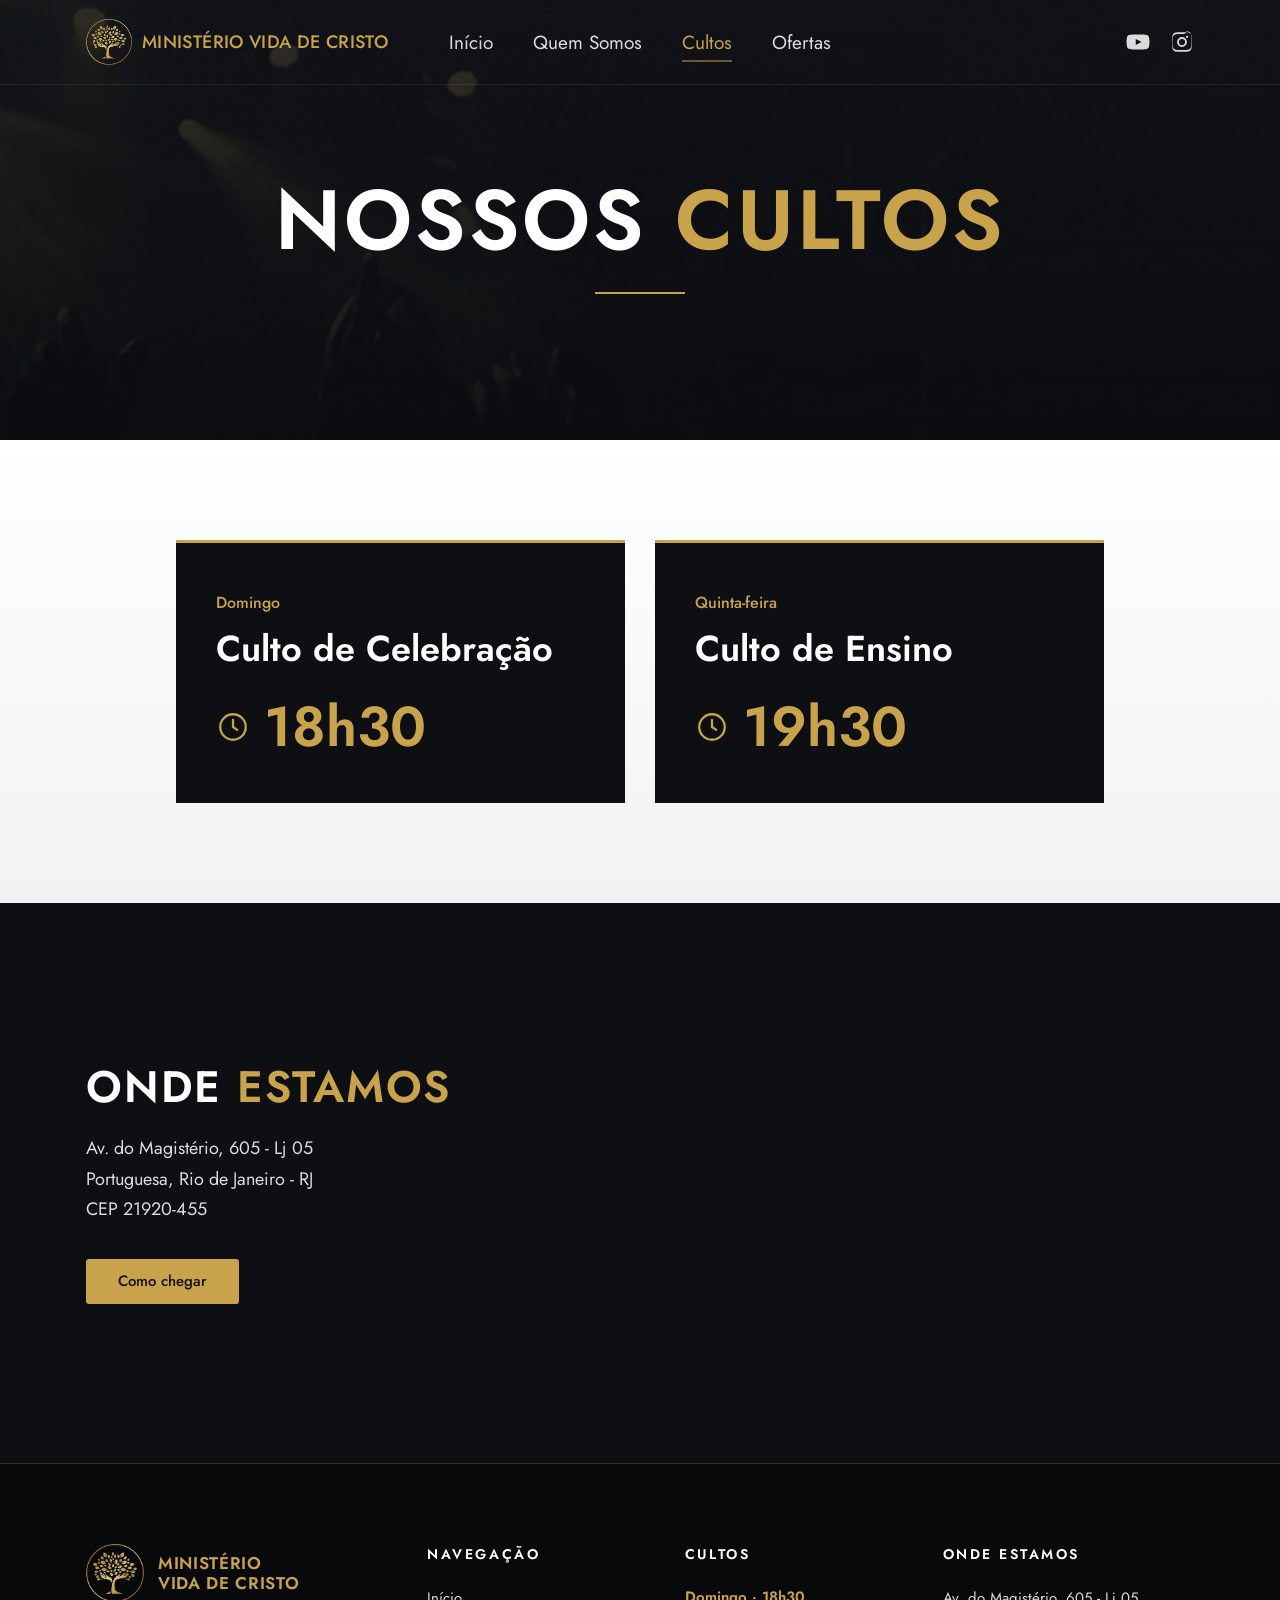
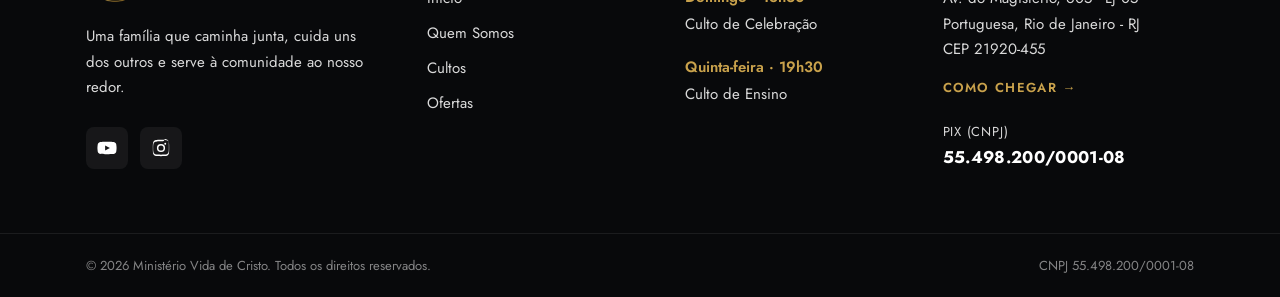
==== cultos.html @ c21070b2 "Site do Ministério Vida de Cristo" ====
<!DOCTYPE html>
<html lang="pt-BR">
<head>
  <meta charset="UTF-8">
  <meta name="viewport" content="width=device-width, initial-scale=1.0">
  <title>Cultos | Ministério Vida de Cristo</title>
  <link rel="preconnect" href="https://fonts.googleapis.com">
  <link rel="preconnect" href="https://fonts.gstatic.com" crossorigin>
  <link href="https://fonts.googleapis.com/css2?family=Jost:wght@400;500;600&display=swap" rel="stylesheet">
  <link rel="icon" type="image/png" href="assets/img/logo-arvore.png">
  <link rel="stylesheet" href="assets/css/style.css">
</head>
<body>

  <!-- BANNER -->
  <section class="hero hero--page">
    <div class="hero__bg" aria-hidden="true"></div>
    <div class="hero__overlay" aria-hidden="true"></div>

    <header class="header">
      <div class="container header__inner">
        <a href="index.html" class="logo">
          <img class="logo__icon" src="assets/img/logo-arvore.png" alt="" aria-hidden="true">
          <span class="logo__text">MINISTÉRIO VIDA DE CRISTO</span>
        </a>

        <nav class="nav" id="nav">
          <ul class="nav__list">
            <li><a href="index.html" class="nav__link">Início</a></li>
            <li><a href="quem-somos.html" class="nav__link">Quem Somos</a></li>
            <li><a href="cultos.html" class="nav__link is-active">Cultos</a></li>
            <li><a href="ofertas.html" class="nav__link">Ofertas</a></li>
          </ul>
        </nav>

        <div class="header__social">
          <a href="https://www.youtube.com/@min_vidadecristo" class="social-link" target="_blank" rel="noopener" aria-label="YouTube do Ministério Vida de Cristo">
            <svg viewBox="0 0 24 24" aria-hidden="true"><path d="M23 7.2a3 3 0 0 0-2.1-2.1C19 4.6 12 4.6 12 4.6s-7 0-8.9.5A3 3 0 0 0 1 7.2 31 31 0 0 0 .5 12a31 31 0 0 0 .5 4.8 3 3 0 0 0 2.1 2.1c1.9.5 8.9.5 8.9.5s7 0 8.9-.5a3 3 0 0 0 2.1-2.1 31 31 0 0 0 .5-4.8 31 31 0 0 0-.5-4.8zM9.75 15.02V8.98L15.5 12z"/></svg>
          </a>
          <a href="https://www.instagram.com/vidadecristo_ofc/" class="social-link" target="_blank" rel="noopener" aria-label="Instagram do Ministério Vida de Cristo">
            <svg viewBox="0 0 24 24" aria-hidden="true"><path d="M12 2.2c3.2 0 3.6 0 4.8.1 1.2.1 1.8.2 2.2.4.6.2 1 .5 1.4.9.4.4.7.8.9 1.4.2.4.4 1.1.4 2.2.1 1.3.1 1.6.1 4.8s0 3.6-.1 4.8c-.1 1.2-.2 1.8-.4 2.2-.2.6-.5 1-.9 1.4-.4.4-.8.7-1.4.9-.4.2-1.1.4-2.2.4-1.3.1-1.6.1-4.8.1s-3.6 0-4.8-.1c-1.2-.1-1.8-.2-2.2-.4-.6-.2-1-.5-1.4-.9-.4-.4-.7-.8-.9-1.4-.2-.4-.4-1.1-.4-2.2C2.2 15.6 2.2 15.2 2.2 12s0-3.6.1-4.8c.1-1.2.2-1.8.4-2.2.2-.6.5-1 .9-1.4.4-.4.8-.7 1.4-.9.4-.2 1.1-.4 2.2-.4C8.4 2.2 8.8 2.2 12 2.2zm0 1.8c-3.1 0-3.5 0-4.7.1-1.1.1-1.7.2-2.1.4-.5.2-.9.4-1.3.8-.4.4-.6.8-.8 1.3-.2.4-.3 1-.4 2.1C2.6 9.9 2.6 10.3 2.6 12s0 2.1.1 3.3c.1 1.1.2 1.7.4 2.1.2.5.4.9.8 1.3.4.4.8.6 1.3.8.4.2 1 .3 2.1.4 1.2.1 1.6.1 4.7.1s3.5 0 4.7-.1c1.1-.1 1.7-.2 2.1-.4.5-.2.9-.4 1.3-.8.4-.4.6-.8.8-1.3.2-.4.3-1 .4-2.1.1-1.2.1-1.6.1-4.7s0-3.5-.1-4.7c-.1-1.1-.2-1.7-.4-2.1-.2-.5-.4-.9-.8-1.3-.4-.4-.8-.6-1.3-.8-.4-.2-1-.3-2.1-.4C15.5 4 15.1 4 12 4zm0 3.1a4.9 4.9 0 1 1 0 9.8 4.9 4.9 0 0 1 0-9.8zm0 8a3.1 3.1 0 1 0 0-6.2 3.1 3.1 0 0 0 0 6.2zm5.1-9.4a1.15 1.15 0 1 1 0 2.3 1.15 1.15 0 0 1 0-2.3z"/></svg>
          </a>
        </div>

        <button class="nav-toggle" id="navToggle" aria-label="Abrir menu" aria-expanded="false">
          <span></span><span></span><span></span>
        </button>
      </div>
    </header>

    <div class="container hero__content page-head">
      <h1 class="hero__title">Nossos <span class="text-gold">Cultos</span></h1>
      <span class="page-head__line" aria-hidden="true"></span>
    </div>
  </section>

  <!-- HORÁRIOS -->
  <section class="worship">
    <div class="container worship__grid">

      <article class="worship__cell reveal">
        <div class="worship__card">
          <span class="worship__day">Domingo</span>
          <h2 class="worship__name">Culto de Celebração</h2>
          <p class="worship__time">
            <svg viewBox="0 0 24 24" aria-hidden="true"><circle cx="12" cy="12" r="9"/><path d="M12 7v5l3 2"/></svg>
            <span>18h30</span>
          </p>
        </div>
      </article>

      <article class="worship__cell reveal">
        <div class="worship__card">
          <span class="worship__day">Quinta-feira</span>
          <h2 class="worship__name">Culto de Ensino</h2>
          <p class="worship__time">
            <svg viewBox="0 0 24 24" aria-hidden="true"><circle cx="12" cy="12" r="9"/><path d="M12 7v5l3 2"/></svg>
            <span>19h30</span>
          </p>
        </div>
      </article>

    </div>
  </section>

  <!-- LOCALIZAÇÃO -->
  <section class="location" id="onde-estamos">
    <div class="container location__inner">
      <div class="location__info reveal">
        <h2 class="location__title">Onde <span class="text-gold">estamos</span></h2>
        <p class="location__address">
          Av. do Magistério, 605 - Lj 05<br>
          Portuguesa, Rio de Janeiro - RJ<br>
          CEP 21920-455
        </p>
        <a href="https://www.google.com/maps/dir/?api=1&amp;destination=Av.+do+Magist%C3%A9rio%2C+605+-+Portuguesa%2C+Rio+de+Janeiro+-+RJ%2C+21920-455" class="btn btn--primary" target="_blank" rel="noopener">Como chegar</a>
      </div>

      <div class="location__map reveal">
        <iframe
          src="https://maps.google.com/maps?q=Av.+do+Magist%C3%A9rio%2C+605+-+Portuguesa%2C+Rio+de+Janeiro+-+RJ%2C+21920-455&amp;z=16&amp;output=embed"
          title="Mapa: Ministério Vida de Cristo, Av. do Magistério, 605 - Portuguesa, Rio de Janeiro"
          loading="lazy"
          referrerpolicy="no-referrer-when-downgrade"
          allowfullscreen></iframe>
      </div>
    </div>
  </section>

  <!-- RODAPÉ -->
  <footer class="footer">
    <div class="container footer__grid">
      <div class="footer__brand">
        <a href="index.html" class="footer__logo">
          <img src="assets/img/logo-arvore.png" alt="" aria-hidden="true">
          <span>MINISTÉRIO<br>VIDA DE CRISTO</span>
        </a>
        <p class="footer__about">Uma família que caminha junta, cuida uns dos outros e serve à comunidade ao nosso redor.</p>
        <div class="footer__social">
          <a href="https://www.youtube.com/@min_vidadecristo" class="footer__social-link" target="_blank" rel="noopener" aria-label="YouTube">
            <svg viewBox="0 0 24 24" aria-hidden="true"><path d="M23 7.2a3 3 0 0 0-2.1-2.1C19 4.6 12 4.6 12 4.6s-7 0-8.9.5A3 3 0 0 0 1 7.2 31 31 0 0 0 .5 12a31 31 0 0 0 .5 4.8 3 3 0 0 0 2.1 2.1c1.9.5 8.9.5 8.9.5s7 0 8.9-.5a3 3 0 0 0 2.1-2.1 31 31 0 0 0 .5-4.8 31 31 0 0 0-.5-4.8zM9.75 15.02V8.98L15.5 12z"/></svg>
          </a>
          <a href="https://www.instagram.com/vidadecristo_ofc/" class="footer__social-link" target="_blank" rel="noopener" aria-label="Instagram">
            <svg viewBox="0 0 24 24" aria-hidden="true"><path d="M12 2.2c3.2 0 3.6 0 4.8.1 1.2.1 1.8.2 2.2.4.6.2 1 .5 1.4.9.4.4.7.8.9 1.4.2.4.4 1.1.4 2.2.1 1.3.1 1.6.1 4.8s0 3.6-.1 4.8c-.1 1.2-.2 1.8-.4 2.2-.2.6-.5 1-.9 1.4-.4.4-.8.7-1.4.9-.4.2-1.1.4-2.2.4-1.3.1-1.6.1-4.8.1s-3.6 0-4.8-.1c-1.2-.1-1.8-.2-2.2-.4-.6-.2-1-.5-1.4-.9-.4-.4-.7-.8-.9-1.4-.2-.4-.4-1.1-.4-2.2C2.2 15.6 2.2 15.2 2.2 12s0-3.6.1-4.8c.1-1.2.2-1.8.4-2.2.2-.6.5-1 .9-1.4.4-.4.8-.7 1.4-.9.4-.2 1.1-.4 2.2-.4C8.4 2.2 8.8 2.2 12 2.2zm0 1.8c-3.1 0-3.5 0-4.7.1-1.1.1-1.7.2-2.1.4-.5.2-.9.4-1.3.8-.4.4-.6.8-.8 1.3-.2.4-.3 1-.4 2.1C2.6 9.9 2.6 10.3 2.6 12s0 2.1.1 3.3c.1 1.1.2 1.7.4 2.1.2.5.4.9.8 1.3.4.4.8.6 1.3.8.4.2 1 .3 2.1.4 1.2.1 1.6.1 4.7.1s3.5 0 4.7-.1c1.1-.1 1.7-.2 2.1-.4.5-.2.9-.4 1.3-.8.4-.4.6-.8.8-1.3.2-.4.3-1 .4-2.1.1-1.2.1-1.6.1-4.7s0-3.5-.1-4.7c-.1-1.1-.2-1.7-.4-2.1-.2-.5-.4-.9-.8-1.3-.4-.4-.8-.6-1.3-.8-.4-.2-1-.3-2.1-.4C15.5 4 15.1 4 12 4zm0 3.1a4.9 4.9 0 1 1 0 9.8 4.9 4.9 0 0 1 0-9.8zm0 8a3.1 3.1 0 1 0 0-6.2 3.1 3.1 0 0 0 0 6.2zm5.1-9.4a1.15 1.15 0 1 1 0 2.3 1.15 1.15 0 0 1 0-2.3z"/></svg>
          </a>
        </div>
      </div>

      <div class="footer__col">
        <h3 class="footer__title">Navegação</h3>
        <ul class="footer__links">
          <li><a href="index.html">Início</a></li>
          <li><a href="quem-somos.html">Quem Somos</a></li>
          <li><a href="cultos.html">Cultos</a></li>
          <li><a href="ofertas.html">Ofertas</a></li>
        </ul>
      </div>

      <div class="footer__col">
        <h3 class="footer__title">Cultos</h3>
        <ul class="footer__times">
          <li><strong>Domingo · 18h30</strong><span>Culto de Celebração</span></li>
          <li><strong>Quinta-feira · 19h30</strong><span>Culto de Ensino</span></li>
        </ul>
      </div>

      <div class="footer__col">
        <h3 class="footer__title">Onde estamos</h3>
        <p class="footer__text">Av. do Magistério, 605 - Lj 05<br>Portuguesa, Rio de Janeiro - RJ<br>CEP 21920-455</p>
        <a href="https://www.google.com/maps/dir/?api=1&amp;destination=Av.+do+Magist%C3%A9rio%2C+605+-+Portuguesa%2C+Rio+de+Janeiro+-+RJ%2C+21920-455" class="footer__more" target="_blank" rel="noopener">Como chegar <span aria-hidden="true">&rarr;</span></a>
        <p class="footer__pix">Pix (CNPJ)<br><strong>55.498.200/0001-08</strong></p>
      </div>
    </div>

    <div class="footer__bottom">
      <div class="container footer__bottom-inner">
        <span>&copy; 2026 Ministério Vida de Cristo. Todos os direitos reservados.</span>
        <span>CNPJ 55.498.200/0001-08</span>
      </div>
    </div>
  </footer>

  <script src="assets/js/main.js"></script>
</body>
</html>
---- assets/css/style.css ----
:root {
  --gold: #c9a24c;
  --gold-dark: #a8832f;
  --gold-text: #8a6a22;
  --gold-metal: linear-gradient(100deg, #9c7425 0%, #d8b35a 28%, #f3dc8c 48%, #c99a3a 70%, #8f6a1f 100%);
  --black: #0e0f12;
  --hero-overlay: rgba(8, 9, 12, 0.2);
  --white: #ffffff;
  --text-light: rgba(255, 255, 255, 0.85);
  --text-dark: #111111;
  --text-muted: #6f6f6f;
  --container: 1140px;
  --font: "Jost", "Helvetica Neue", Arial, sans-serif;
}

*,
*::before,
*::after {
  box-sizing: border-box;
}

html,
body {
  margin: 0;
  padding: 0;
}

body {
  font-family: var(--font);
  color: var(--text-dark);
  background: var(--white);
  -webkit-font-smoothing: antialiased;
}

a {
  text-decoration: none;
  color: inherit;
}

.container {
  width: 100%;
  max-width: var(--container);
  margin: 0 auto;
  padding: 0 16px;
}

/* ---------- Buttons ---------- */
.btn {
  display: inline-flex;
  align-items: center;
  justify-content: center;
  gap: 8px;
  font-family: var(--font);
  font-weight: 500;
  font-size: 15px;
  line-height: 1;
  border-radius: 3px;
  padding: 15px 32px;
  transition: background-color 0.2s ease;
}

.btn--primary {
  background: var(--gold);
  color: var(--text-dark);
  transition: background-color 0.2s ease;
}

.btn--primary:hover {
  background: #d9b562;
}

.text-link {
  display: inline-flex;
  align-items: center;
  gap: 6px;
  font-size: 15px;
  font-weight: 500;
  color: inherit;
  border-bottom: 1px solid currentColor;
  padding-bottom: 2px;
  transition: color 0.2s ease;
}

.text-link:hover {
  color: var(--gold);
}

.hero__actions {
  display: flex;
  align-items: center;
  flex-wrap: wrap;
  gap: 28px;
}

.section-title {
  margin: 0 0 18px;
  font-size: 40px;
  font-weight: 600;
  line-height: 1.15;
  color: var(--text-dark);
}

.btn--sm {
  font-size: 13px;
  padding: 11px 22px;
}

/* ---------- Hero ---------- */
.hero {
  position: relative;
  min-height: 760px;
  color: var(--white);
  overflow: hidden;
  background-color: var(--black);
}

.hero__bg {
  position: absolute;
  inset: 0;
  background-color: #15161a;
  background-image: url("../img/hero.jpg");
  background-size: cover;
  background-position: center;
}

.hero__overlay {
  position: absolute;
  inset: 0;
  background: var(--hero-overlay);
}

/* ---------- Header ---------- */
.header {
  position: relative;
  z-index: 10;
  border-bottom: 1px solid rgba(255, 255, 255, 0.08);
}

.header__inner {
  display: flex;
  align-items: center;
  height: 84px;
}

.logo {
  display: inline-flex;
  align-items: center;
  gap: 10px;
  color: var(--gold);
}

.logo__icon {
  display: block;
  width: 46px;
  height: 46px;
}

.logo__text {
  font-size: 18px;
  font-weight: 500;
  letter-spacing: 0.02em;
  white-space: nowrap;
}

.nav {
  margin: 0 auto;
}

/* Telas largas: menu no centro exato da página */
@media (min-width: 1200px) {
  .nav {
    position: absolute;
    top: 50%;
    left: 50%;
    transform: translate(-50%, -50%);
    margin: 0;
  }
}

.nav__list {
  display: flex;
  align-items: center;
  gap: 40px;
  list-style: none;
  margin: 0;
  padding: 0;
}

.nav__link {
  display: inline-flex;
  align-items: center;
  gap: 6px;
  font-size: 19px;
  font-weight: 400;
  color: var(--text-light);
  transition: color 0.2s ease;
}

.nav__link:hover {
  color: var(--white);
}

.nav__link.is-active {
  color: var(--gold);
}

.header__social {
  display: flex;
  align-items: center;
  gap: 20px;
  margin-left: auto;
}

.social-link {
  display: inline-flex;
  color: var(--text-light);
  transition: color 0.2s ease, transform 0.25s ease;
}

.social-link svg {
  width: 24px;
  height: 24px;
  fill: currentColor;
}

.social-link:hover {
  color: var(--gold);
  transform: translateY(-2px);
}

.nav-toggle {
  display: none;
  margin-left: 12px;
  width: 40px;
  height: 40px;
  background: transparent;
  border: 0;
  padding: 8px;
  cursor: pointer;
  flex-direction: column;
  justify-content: space-between;
}

.nav-toggle span {
  display: block;
  height: 2px;
  background: var(--white);
  border-radius: 2px;
}

/* ---------- Hero content ---------- */
.hero__content {
  position: relative;
  z-index: 2;
  padding-top: 110px;
  padding-bottom: 200px;
}

.hero__eyebrow {
  margin: 0 0 18px;
  font-size: 16px;
  font-weight: 500;
  color: var(--gold);
}

.hero__title {
  margin: 0 0 26px;
  font-size: 76px;
  font-weight: 500;
  line-height: 1.08;
  letter-spacing: -0.01em;
}

.hero__text {
  max-width: 520px;
  margin: 0 0 34px;
  font-size: 16px;
  line-height: 1.65;
  color: var(--text-light);
}

/* ---------- Primeira vez (card sobre o hero) ---------- */
.welcome {
  position: relative;
  z-index: 5;
  margin-top: -100px;
  padding-bottom: 80px;
}

.welcome__card {
  display: flex;
  align-items: center;
  gap: 40px;
  max-width: 900px;
  margin: 0 auto;
  padding: 22px;
  background: var(--white);
  border-radius: 4px;
  box-shadow: 0 20px 50px rgba(0, 0, 0, 0.14);
}

.welcome__media {
  flex: 0 0 280px;
  align-self: stretch;
  min-height: 180px;
  background-color: #d9dde3;
  background-size: cover;
  background-position: center;
}

.welcome__title {
  margin: 0 0 10px;
  font-size: 32px;
  font-weight: 600;
  line-height: 1.15;
  color: var(--text-dark);
}

.welcome__text {
  max-width: 500px;
  margin: 0 0 22px;
  font-size: 16px;
  line-height: 1.65;
  color: #555555;
}

.welcome__actions {
  display: flex;
  align-items: center;
  gap: 26px;
}

.welcome__link {
  font-size: 14px;
  font-weight: 500;
  color: var(--text-dark);
}

.welcome__link:hover {
  color: var(--gold-text);
}

/* ---------- Quando a gente se encontra (início) ---------- */
.next {
  padding: 40px 0 110px;
}

.next__inner {
  display: grid;
  grid-template-columns: 5fr 7fr;
  gap: 70px;
  align-items: start;
}

.next__intro p {
  margin: 0 0 18px;
  font-size: 16px;
  line-height: 1.7;
  color: var(--text-muted);
}

.schedule {
  list-style: none;
  margin: 0;
  padding: 0;
  border-top: 2px solid var(--text-dark);
}

.schedule li {
  display: grid;
  grid-template-columns: 150px 1fr auto;
  align-items: baseline;
  gap: 20px;
  padding: 26px 0;
  border-bottom: 1px solid #e2e2e2;
}

.schedule__day {
  font-size: 15px;
  color: var(--text-muted);
}

.schedule__name {
  font-size: 22px;
  font-weight: 500;
}

.schedule__time {
  font-size: 34px;
  font-weight: 600;
  color: var(--gold-text);
}

/* ---------- Ministérios (início) ---------- */
.services {
  padding: 100px 0;
  background: #f4f3f0;
}

.services__inner {
  display: grid;
  grid-template-columns: 5fr 7fr;
  gap: 70px;
  align-items: start;
}

.services__text {
  max-width: 400px;
  margin: 0 0 32px;
  font-size: 16px;
  line-height: 1.7;
  color: #444444;
}

.services__grid {
  display: grid;
  grid-template-columns: repeat(2, 1fr);
  gap: 44px 40px;
}

.service {
  padding-top: 18px;
  border-top: 1px solid #d6d3cc;
}

.service__num {
  display: block;
  margin-bottom: 12px;
  font-size: 14px;
  font-weight: 500;
  color: var(--gold-text);
}

.service__title {
  margin: 0 0 8px;
  font-size: 20px;
  font-weight: 600;
  color: var(--text-dark);
}

.service__text {
  margin: 0;
  font-size: 15px;
  line-height: 1.6;
  color: #555555;
}

/* ---------- Momentos (início) ---------- */
.moments {
  padding: 100px 0 110px;
}

.moments__head {
  display: flex;
  align-items: flex-end;
  justify-content: space-between;
  gap: 40px;
  margin-bottom: 40px;
}

.moments__head p {
  max-width: 380px;
  margin: 0;
  font-size: 16px;
  line-height: 1.7;
  color: var(--text-muted);
}

.moments__grid {
  display: grid;
  grid-template-columns: 7fr 5fr;
  grid-template-rows: 260px 260px;
  gap: 16px;
}

.moment {
  position: relative;
  overflow: hidden;
  display: block;
  background: #222;
}

.moment:first-child {
  grid-row: span 2;
}

.moment__photo {
  position: absolute;
  inset: 0;
  background-size: cover;
  background-position: center;
}

.moment__caption {
  position: absolute;
  left: 0;
  right: 0;
  bottom: 0;
  padding: 50px 22px 18px;
  font-size: 16px;
  font-weight: 500;
  color: var(--white);
  background: linear-gradient(180deg, transparent, rgba(0, 0, 0, 0.7));
}

/* ---------- Rodapé ---------- */
.footer {
  background: #08090b;
  color: var(--text-light);
  border-top: 1px solid rgba(201, 162, 76, 0.25);
}

.footer__grid {
  display: grid;
  grid-template-columns: 1.4fr 1fr 1fr 1.2fr;
  gap: 48px;
  padding-top: 80px;
  padding-bottom: 64px;
}

.footer__logo {
  display: inline-flex;
  align-items: center;
  gap: 14px;
  margin-bottom: 22px;
  font-size: 17px;
  font-weight: 600;
  line-height: 1.2;
  letter-spacing: 0.04em;
  color: var(--gold);
}

.footer__logo img {
  width: 58px;
  height: 58px;
}

.footer__about {
  max-width: 300px;
  margin: 0 0 26px;
  font-size: 15px;
  line-height: 1.7;
}

.footer__social {
  display: flex;
  gap: 12px;
}

.footer__social-link {
  display: inline-flex;
  align-items: center;
  justify-content: center;
  width: 42px;
  height: 42px;
  border-radius: 8px;
  background: rgba(255, 255, 255, 0.06);
  color: var(--white);
  transition: background 0.25s ease, color 0.25s ease, transform 0.25s ease;
}

.footer__social-link svg {
  width: 20px;
  height: 20px;
  fill: currentColor;
}

.footer__social-link:hover {
  background: var(--gold);
  color: var(--black);
}

.footer__title {
  margin: 0 0 22px;
  font-size: 14px;
  font-weight: 600;
  letter-spacing: 0.18em;
  text-transform: uppercase;
  color: var(--white);
}

.footer__links,
.footer__times {
  list-style: none;
  margin: 0;
  padding: 0;
}

.footer__links li + li {
  margin-top: 12px;
}

.footer__links a {
  font-size: 15px;
  transition: color 0.2s ease, padding-left 0.25s ease;
}

.footer__links a:hover {
  color: var(--gold);
}

.footer__times li {
  display: flex;
  flex-direction: column;
  gap: 4px;
}

.footer__times li + li {
  margin-top: 18px;
}

.footer__times strong {
  font-size: 15px;
  font-weight: 600;
  color: var(--gold);
}

.footer__times span,
.footer__text {
  font-size: 15px;
  line-height: 1.7;
}

.footer__text {
  margin: 0 0 12px;
}

.footer__more {
  font-size: 13px;
  font-weight: 600;
  letter-spacing: 0.1em;
  text-transform: uppercase;
  color: var(--gold);
}

.footer__more:hover {
  color: var(--white);
}

.footer__pix {
  margin: 24px 0 0;
  font-size: 13px;
  letter-spacing: 0.06em;
  text-transform: uppercase;
}

.footer__pix strong {
  display: inline-block;
  margin-top: 4px;
  font-size: 17px;
  letter-spacing: 0.02em;
  color: var(--white);
}

.footer__bottom {
  border-top: 1px solid rgba(255, 255, 255, 0.08);
}

.footer__bottom-inner {
  display: flex;
  justify-content: space-between;
  gap: 16px;
  padding-top: 22px;
  padding-bottom: 22px;
  font-size: 13px;
  color: rgba(255, 255, 255, 0.5);
}

/* ---------- Página Quem Somos ---------- */
.hero--page {
  min-height: 440px;
}

.hero--page .hero__content {
  padding-top: 90px;
  padding-bottom: 110px;
}

.hero--page .hero__overlay {
  background: linear-gradient(180deg, rgba(8, 9, 12, 0.35), rgba(8, 9, 12, 0.75));
}

.page-head {
  display: flex;
  flex-direction: column;
  align-items: center;
  text-align: center;
}

.hero--page .hero__title {
  margin: 0;
  font-size: 84px;
  font-weight: 600;
  text-transform: uppercase;
  letter-spacing: 0.04em;
}

.text-gold {
  color: var(--gold);
}

.page-head__line {
  display: block;
  width: 90px;
  height: 2px;
  margin-top: 26px;
  background: var(--gold);
  transform-origin: center;
  animation: growLine 1s cubic-bezier(0.22, 1, 0.36, 1) 0.7s both;
}

@keyframes growLine {
  from {
    transform: scaleX(0);
  }
  to {
    transform: scaleX(1);
  }
}

.about {
  padding: 100px 0 90px;
}

.about__story p {
  margin: 0 0 24px;
  font-size: 19px;
  line-height: 1.75;
  color: var(--text-dark);
}

.about__story p:last-child {
  margin-bottom: 0;
}

.about__story strong {
  font-weight: 600;
  color: var(--gold-text);
}

.purpose {
  padding: 90px 0;
  background: var(--black);
  color: var(--white);
}

.purpose__inner {
  display: grid;
  grid-template-columns: 4fr 8fr;
  gap: 60px;
  align-items: start;
}

.purpose__title {
  margin: 0;
  font-size: 40px;
  font-weight: 600;
  line-height: 1.15;
  color: var(--gold);
}

.purpose__text {
  margin: 0;
  font-size: 18px;
  line-height: 1.8;
  color: var(--text-light);
}

.doing {
  padding: 100px 0;
  background: #f4f3f0;
}

.doing__head {
  margin-bottom: 48px;
}

.doing__title {
  margin: 0;
  font-size: 40px;
  font-weight: 600;
  color: var(--text-dark);
}

.doing__grid {
  display: grid;
  grid-template-columns: repeat(4, 1fr);
  gap: 32px;
}

.doing__item {
  padding-top: 18px;
  border-top: 1px solid #d6d3cc;
}

.doing__num {
  display: block;
  margin-bottom: 14px;
  font-size: 14px;
  font-weight: 500;
  color: var(--gold-text);
}

.doing__name {
  margin: 0 0 10px;
  font-size: 20px;
  font-weight: 600;
  color: var(--text-dark);
}

.doing__text {
  margin: 0;
  font-size: 15px;
  line-height: 1.7;
  color: #555555;
}

/* História com o ano em destaque */
.about__grid {
  display: grid;
  grid-template-columns: 4fr 8fr;
  gap: 60px;
  align-items: start;
}

.about__year {
  margin: 0;
  font-size: 120px;
  font-weight: 600;
  line-height: 0.9;
  color: var(--gold);
}

.about__year-note {
  margin: 14px 0 0;
  font-size: 15px;
  line-height: 1.6;
  color: var(--text-muted);
}

.visit {
  padding: 90px 0;
  background: var(--black);
  text-align: center;
}

.visit__logo {
  display: block;
  width: 84px;
  height: 84px;
  margin: 0 auto 24px;
}

.visit__title {
  margin: 0;
  font-size: 46px;
  font-weight: 600;
  color: var(--white);
}

.visit__text {
  margin: 14px 0 30px;
  font-size: 17px;
  line-height: 1.7;
  color: var(--text-light);
}

/* ---------- Página Cultos ---------- */
.worship {
  padding: 100px 0;
  background: linear-gradient(180deg, var(--white) 0%, #f2f2f2 100%);
}

.worship__grid {
  display: grid;
  grid-template-columns: repeat(2, 1fr);
  gap: 30px;
  max-width: 960px;
}

.worship__cell {
  display: flex;
}

.worship__cell:nth-child(2) {
  transition-delay: 0.15s;
}

.worship__card {
  width: 100%;
  padding: 48px 40px;
  background: var(--black);
  border-top: 3px solid var(--gold);
  color: var(--white);
}

.worship__day {
  display: inline-block;
  margin-bottom: 14px;
  font-size: 16px;
  font-weight: 500;
  color: var(--gold);
}

.worship__name {
  position: relative;
  margin: 0 0 30px;
  font-size: 36px;
  font-weight: 600;
  line-height: 1.15;
}

.worship__time {
  position: relative;
  display: flex;
  align-items: center;
  gap: 14px;
  margin: 0;
  font-size: 56px;
  font-weight: 600;
  line-height: 1;
}

.worship__time span {
  color: var(--gold);
}

.worship__time svg {
  width: 34px;
  height: 34px;
  fill: none;
  stroke: var(--gold);
  stroke-width: 1.6;
  stroke-linecap: round;
  stroke-linejoin: round;
}

.location {
  padding: 90px 0;
  background: var(--black);
  color: var(--white);
}

.location__inner {
  display: grid;
  grid-template-columns: 4fr 7fr;
  gap: 60px;
  align-items: center;
}

.location__title {
  margin: 0 0 22px;
  font-size: 44px;
  font-weight: 600;
  line-height: 1.1;
  text-transform: uppercase;
  letter-spacing: 0.04em;
}

.location__address {
  margin: 0 0 34px;
  font-size: 18px;
  line-height: 1.7;
  color: var(--text-light);
}

.location__map {
  overflow: hidden;
}

.location__map iframe {
  display: block;
  width: 100%;
  height: 380px;
  border: 0;
}

/* ---------- Página Ofertas ---------- */
.give {
  padding: 100px 0;
  background: linear-gradient(180deg, var(--white) 0%, #f2f2f2 100%);
}

.give__card {
  position: relative;
  overflow: hidden;
  display: grid;
  grid-template-columns: auto 1fr;
  gap: 64px;
  align-items: center;
  max-width: 960px;
  margin: 0 auto;
  padding: 56px;
  background: var(--black);
  border-top: 3px solid var(--gold);
  color: var(--white);
}

.give__qr {
  position: relative;
  display: flex;
  flex-direction: column;
  align-items: center;
  gap: 14px;
}

.give__qr img {
  display: block;
  width: 260px;
  height: 260px;
  padding: 14px;
  background: var(--white);
}

.give__qr-hint {
  font-size: 13px;
  color: var(--text-light);
}

.give__info {
  position: relative;
}

.give__eyebrow {
  display: inline-block;
  margin-bottom: 14px;
  font-size: 16px;
  font-weight: 500;
  color: var(--gold);
}

.give__title {
  margin: 0 0 32px;
  font-size: 36px;
  font-weight: 600;
  line-height: 1.15;
}

.give__label {
  margin: 0 0 8px;
  font-size: 13px;
  letter-spacing: 0.08em;
  text-transform: uppercase;
  color: var(--text-light);
}

.give__key {
  margin: 0 0 28px;
  font-size: 34px;
  font-weight: 600;
  letter-spacing: 0.02em;
  color: var(--gold);
}

.give__copy {
  border: 0;
  cursor: pointer;
}

.give__copy svg {
  width: 18px;
  height: 18px;
  fill: none;
  stroke: currentColor;
  stroke-width: 2;
  stroke-linecap: round;
  stroke-linejoin: round;
}

.give__copy.is-copied {
  background: var(--white);
}

.give__holder {
  margin: 28px 0 0;
  font-size: 15px;
  color: var(--text-light);
}

.give__holder strong {
  font-weight: 500;
  color: var(--white);
}

/* ---------- Animations ---------- */
@keyframes fadeUp {
  from {
    opacity: 0;
    transform: translateY(28px);
  }
  to {
    opacity: 1;
    transform: none;
  }
}

@keyframes fadeDown {
  from {
    opacity: 0;
    transform: translateY(-16px);
  }
  to {
    opacity: 1;
    transform: none;
  }
}

@keyframes slowZoom {
  from {
    transform: scale(1.12);
  }
  to {
    transform: scale(1);
  }
}

/* Hero: entrada */
.hero__bg {
  animation: slowZoom 9s ease-out both;
}

.header {
  animation: fadeDown 0.8s ease-out both;
}

.hero__eyebrow,
.hero__title,
.hero__text,
.hero__actions {
  animation: fadeUp 0.9s cubic-bezier(0.22, 1, 0.36, 1) both;
}

.hero__eyebrow { animation-delay: 0.2s; }
.hero__title { animation-delay: 0.35s; }
.hero__text { animation-delay: 0.55s; }
.hero__actions { animation-delay: 0.7s; }

/* Menu: sublinhado dourado */
.nav__link {
  position: relative;
}

.nav__link::before {
  content: "";
  position: absolute;
  left: 0;
  bottom: -6px;
  width: 100%;
  height: 1px;
  background: var(--gold);
  transform: scaleX(0);
  transform-origin: left;
  transition: transform 0.3s ease;
}

.nav__link:hover::before,
.nav__link.is-active::before {
  transform: scaleX(1);
}

/* Fotos: zoom leve no hover */
.moment__photo {
  transition: transform 0.8s cubic-bezier(0.22, 1, 0.36, 1);
}

.moment:hover .moment__photo {
  transform: scale(1.04);
}

/* Revelar ao rolar (discreto) */
.js-reveal .reveal {
  opacity: 0;
  transform: translateY(16px);
  transition: opacity 0.7s ease, transform 0.7s ease;
}

.js-reveal .reveal.is-visible {
  opacity: 1;
  transform: none;
}

/* Respeita quem prefere menos movimento */
@media (prefers-reduced-motion: reduce) {
  *,
  *::before,
  *::after {
    animation: none !important;
    transition: none !important;
  }

  .js-reveal .reveal {
    opacity: 1;
    transform: none;
  }
}

/* ---------- Responsive ---------- */
@media (max-width: 991px) {
  .nav {
    position: absolute;
    top: 84px;
    left: 0;
    right: 0;
    margin: 0;
    background: var(--black);
    display: none;
  }

  .nav.is-open {
    display: block;
  }

  .nav__list {
    flex-direction: column;
    align-items: flex-start;
    gap: 0;
    padding: 8px 16px 16px;
  }

  .nav__list li {
    width: 100%;
  }

  .nav__link {
    padding: 12px 0;
  }
  .nav-toggle {
    display: flex;
  }
}

@media (max-width: 991px) {
  .hero__title {
    font-size: 58px;
  }

  .next__inner,
  .services__inner,
  .about__grid {
    grid-template-columns: 1fr;
    gap: 40px;
  }

  .moments__grid {
    grid-template-columns: 1fr 1fr;
    grid-template-rows: 320px 220px;
  }

  .moment:first-child {
    grid-row: auto;
    grid-column: span 2;
  }

  .purpose__inner {
    grid-template-columns: 1fr;
    gap: 24px;
  }

  .doing__grid {
    grid-template-columns: repeat(2, 1fr);
  }

  .hero--page .hero__title {
    font-size: 64px;
  }

  .location__inner {
    grid-template-columns: 1fr;
    gap: 40px;
  }

  .give__card {
    grid-template-columns: 1fr;
    gap: 40px;
    text-align: center;
  }

  .footer__grid {
    grid-template-columns: 1fr 1fr;
  }
}

@media (max-width: 640px) {
  .logo__icon {
    width: 36px;
    height: 36px;
    flex-shrink: 0;
  }

  .logo__text {
    font-size: 13px;
    line-height: 1.2;
    white-space: normal;
    max-width: 130px;
  }

  .hero {
    min-height: 0;
  }

  .hero__content {
    padding-top: 64px;
    padding-bottom: 160px;
  }

  .hero__title {
    font-size: 42px;
  }

  .section-title {
    font-size: 30px;
  }

  .welcome {
    margin-top: -90px;
  }

  .welcome__card {
    flex-direction: column;
    align-items: stretch;
    gap: 20px;
    padding: 16px;
  }

  .welcome__media {
    flex-basis: auto;
    height: 180px;
  }

  .welcome__title {
    font-size: 26px;
  }

  .next {
    padding-bottom: 64px;
  }

  .schedule li {
    grid-template-columns: 1fr auto;
    gap: 4px 16px;
    padding: 20px 0;
  }

  .schedule__day {
    grid-column: 1 / -1;
  }

  .schedule__name {
    font-size: 19px;
  }

  .schedule__time {
    font-size: 28px;
  }

  .services,
  .moments {
    padding: 64px 0;
  }

  .services__grid {
    grid-template-columns: 1fr;
    gap: 28px;
  }

  .moments__head {
    flex-direction: column;
    align-items: flex-start;
    gap: 0;
  }

  .moments__grid {
    grid-template-columns: 1fr;
    grid-template-rows: 260px 200px 200px;
    gap: 12px;
  }

  .moment:first-child {
    grid-column: auto;
  }

  .hero--page {
    min-height: 0;
  }

  .hero--page .hero__content {
    padding-top: 56px;
    padding-bottom: 72px;
  }

  .about,
  .purpose,
  .doing,
  .visit {
    padding: 64px 0;
  }

  .about__year {
    font-size: 80px;
  }

  .about__story p {
    font-size: 17px;
  }

  .purpose__title,
  .doing__title {
    font-size: 30px;
  }

  .doing__head {
    margin-bottom: 32px;
  }

  .doing__grid {
    grid-template-columns: 1fr;
    gap: 28px;
  }

  .visit__title {
    font-size: 32px;
  }

  .hero--page .hero__title {
    font-size: 44px;
  }

  .worship,
  .location {
    padding: 64px 0;
  }

  .worship__grid {
    grid-template-columns: 1fr;
    gap: 20px;
  }

  .worship__card {
    padding: 36px 26px;
  }

  .worship__name {
    font-size: 28px;
  }

  .worship__time {
    font-size: 44px;
  }

  .location__title {
    font-size: 32px;
  }

  .location__map iframe {
    height: 300px;
  }

  .give {
    padding: 64px 0;
  }

  .give__card {
    padding: 36px 22px;
  }

  .give__qr img {
    width: 220px;
    height: 220px;
  }

  .give__title {
    font-size: 28px;
  }

  .give__key {
    font-size: 24px;
  }

  .footer__grid {
    grid-template-columns: 1fr;
    gap: 40px;
    padding-top: 56px;
    padding-bottom: 44px;
  }

  .footer__bottom-inner {
    flex-direction: column;
    gap: 6px;
    text-align: center;
  }
}
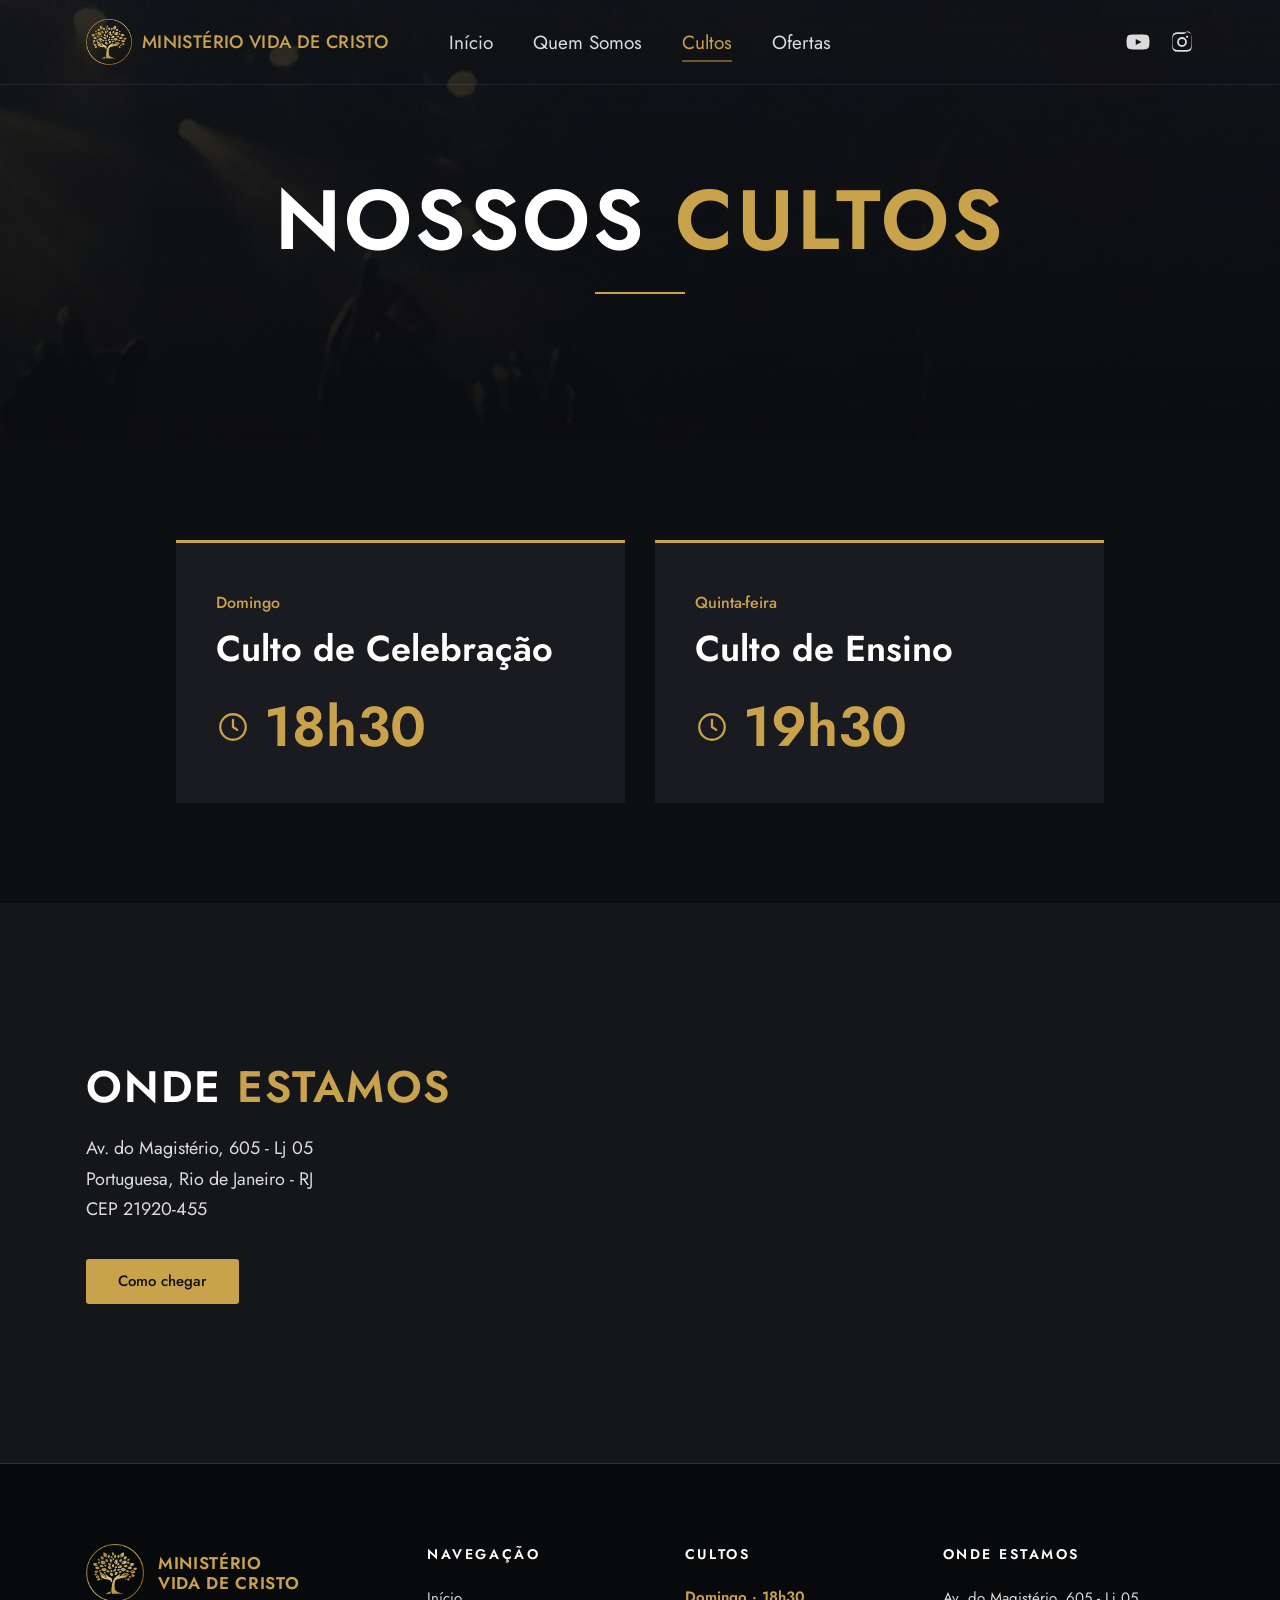
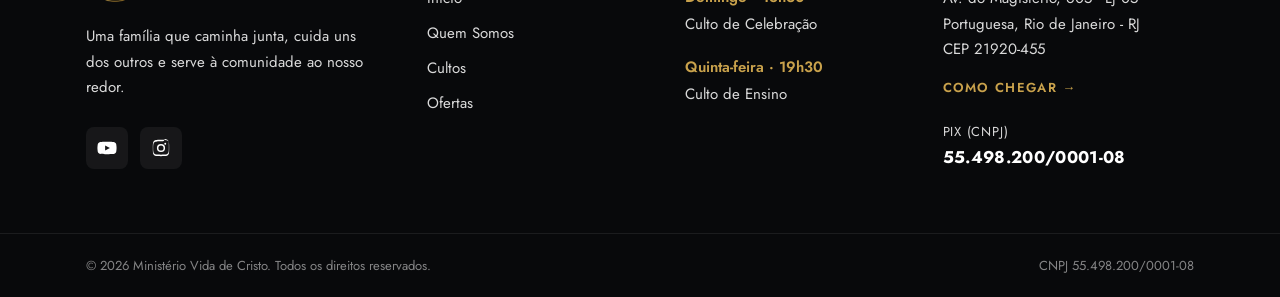
==== commit 92a9605a: "Site em teste: noindex em todas as páginas" ====
--- a/cultos.html
+++ b/cultos.html
@@ -3,6 +3,8 @@
 <head>
   <meta charset="UTF-8">
   <meta name="viewport" content="width=device-width, initial-scale=1.0">
+  <!-- Site em teste: não aparecer no Google. Remover ao lançar. -->
+  <meta name="robots" content="noindex, nofollow">
   <title>Cultos | Ministério Vida de Cristo</title>
   <link rel="preconnect" href="https://fonts.googleapis.com">
   <link rel="preconnect" href="https://fonts.gstatic.com" crossorigin>
--- a/assets/css/style.css
+++ b/assets/css/style.css
@@ -8,7 +8,10 @@
   --white: #ffffff;
   --text-light: rgba(255, 255, 255, 0.85);
   --text-dark: #111111;
-  --text-muted: #6f6f6f;
+  --text-muted: #9b9b9b;
+  --black-alt: #15161a;
+  --surface: #1a1b20;
+  --line: rgba(255, 255, 255, 0.12);
   --container: 1140px;
   --font: "Jost", "Helvetica Neue", Arial, sans-serif;
 }
@@ -27,8 +30,8 @@
 
 body {
   font-family: var(--font);
-  color: var(--text-dark);
-  background: var(--white);
+  color: var(--white);
+  background: var(--black);
   -webkit-font-smoothing: antialiased;
 }
 
@@ -97,7 +100,7 @@
   font-size: 40px;
   font-weight: 600;
   line-height: 1.15;
-  color: var(--text-dark);
+  color: var(--white);
 }
 
 .btn--sm {
@@ -256,6 +259,132 @@
   padding-bottom: 200px;
 }
 
+.hero__content--center {
+  display: flex;
+  flex-direction: column;
+  align-items: center;
+  text-align: center;
+  padding-top: 56px;
+  padding-bottom: 110px;
+}
+
+.hero__content--center .hero__eyebrow {
+  font-size: 21px;
+}
+
+/* Fotos inclinadas nas laterais do hero (só em telas largas) */
+.hero__side {
+  display: none;
+  position: absolute;
+  z-index: 1;
+  top: 50%;
+  width: 230px;
+  height: 310px;
+  background-size: cover;
+  background-position: center;
+  border: 6px solid #1a1b20;
+  outline: 1px solid rgba(201, 162, 76, 0.5);
+  box-shadow: 0 24px 50px rgba(0, 0, 0, 0.5);
+}
+
+.hero__side--left {
+  left: calc(50% - 690px);
+  transform: translateY(-62%) rotate(-5deg);
+  animation: sideLeft 1s cubic-bezier(0.22, 1, 0.36, 1) 0.5s both;
+}
+
+.hero__side--right {
+  right: calc(50% - 690px);
+  transform: translateY(-48%) rotate(4deg);
+  animation: sideRight 1s cubic-bezier(0.22, 1, 0.36, 1) 0.65s both;
+}
+
+@keyframes sideLeft {
+  from { opacity: 0; transform: translateY(-55%) rotate(-5deg); }
+  to { opacity: 1; transform: translateY(-62%) rotate(-5deg); }
+}
+
+@keyframes sideRight {
+  from { opacity: 0; transform: translateY(-41%) rotate(4deg); }
+  to { opacity: 1; transform: translateY(-48%) rotate(4deg); }
+}
+
+@media (min-width: 1360px) {
+  .hero__side {
+    display: block;
+  }
+}
+
+.hero__content--center .hero__title {
+  font-size: 76px;
+}
+
+.hero__content--center .hero__text {
+  max-width: 680px;
+  text-wrap: balance;
+  font-size: 17px;
+}
+
+.hero__content--center .hero__actions {
+  justify-content: center;
+}
+
+.hero__logo {
+  display: block;
+  width: 72px;
+  height: 72px;
+  margin-bottom: 26px;
+  animation: fadeUp 0.9s cubic-bezier(0.22, 1, 0.36, 1) 0.1s both;
+}
+
+.hero__facts {
+  display: flex;
+  justify-content: center;
+  list-style: none;
+  margin: 18px 0 0;
+  padding: 26px 0 0;
+  border-top: 1px solid rgba(255, 255, 255, 0.15);
+  animation: fadeUp 0.9s cubic-bezier(0.22, 1, 0.36, 1) 0.85s both;
+}
+
+.hero__facts li {
+  display: flex;
+  flex-direction: column;
+  gap: 6px;
+  padding: 0 40px;
+}
+
+.hero__facts li + li {
+  border-left: 1px solid rgba(255, 255, 255, 0.15);
+}
+
+.hero__fact-label {
+  font-size: 15px;
+  font-weight: 500;
+  color: var(--gold);
+}
+
+.hero__fact-value {
+  font-size: 17px;
+  color: var(--white);
+}
+
+.hero__fact-link {
+  text-decoration: underline;
+  text-decoration-color: rgba(201, 162, 76, 0.6);
+  text-underline-offset: 5px;
+  transition: color 0.2s ease;
+}
+
+.hero__fact-link:hover {
+  color: var(--gold);
+}
+
+.hero__cta {
+  margin-top: 40px;
+  padding: 16px 40px;
+  animation: fadeUp 0.9s cubic-bezier(0.22, 1, 0.36, 1) 1s both;
+}
 .hero__eyebrow {
   margin: 0 0 18px;
   font-size: 16px;
@@ -265,7 +394,7 @@
 
 .hero__title {
   margin: 0 0 26px;
-  font-size: 76px;
+  font-size: 86px;
   font-weight: 500;
   line-height: 1.08;
   letter-spacing: -0.01em;
@@ -279,67 +408,6 @@
   color: var(--text-light);
 }
 
-/* ---------- Primeira vez (card sobre o hero) ---------- */
-.welcome {
-  position: relative;
-  z-index: 5;
-  margin-top: -100px;
-  padding-bottom: 80px;
-}
-
-.welcome__card {
-  display: flex;
-  align-items: center;
-  gap: 40px;
-  max-width: 900px;
-  margin: 0 auto;
-  padding: 22px;
-  background: var(--white);
-  border-radius: 4px;
-  box-shadow: 0 20px 50px rgba(0, 0, 0, 0.14);
-}
-
-.welcome__media {
-  flex: 0 0 280px;
-  align-self: stretch;
-  min-height: 180px;
-  background-color: #d9dde3;
-  background-size: cover;
-  background-position: center;
-}
-
-.welcome__title {
-  margin: 0 0 10px;
-  font-size: 32px;
-  font-weight: 600;
-  line-height: 1.15;
-  color: var(--text-dark);
-}
-
-.welcome__text {
-  max-width: 500px;
-  margin: 0 0 22px;
-  font-size: 16px;
-  line-height: 1.65;
-  color: #555555;
-}
-
-.welcome__actions {
-  display: flex;
-  align-items: center;
-  gap: 26px;
-}
-
-.welcome__link {
-  font-size: 14px;
-  font-weight: 500;
-  color: var(--text-dark);
-}
-
-.welcome__link:hover {
-  color: var(--gold-text);
-}
-
 /* ---------- Quando a gente se encontra (início) ---------- */
 .next {
   padding: 40px 0 110px;
@@ -363,7 +431,7 @@
   list-style: none;
   margin: 0;
   padding: 0;
-  border-top: 2px solid var(--text-dark);
+  border-top: 2px solid var(--gold);
 }
 
 .schedule li {
@@ -372,7 +440,7 @@
   align-items: baseline;
   gap: 20px;
   padding: 26px 0;
-  border-bottom: 1px solid #e2e2e2;
+  border-bottom: 1px solid rgba(255, 255, 255, 0.12);
 }
 
 .schedule__day {
@@ -388,13 +456,13 @@
 .schedule__time {
   font-size: 34px;
   font-weight: 600;
-  color: var(--gold-text);
+  color: var(--gold);
 }
 
 /* ---------- Ministérios (início) ---------- */
 .services {
   padding: 100px 0;
-  background: #f4f3f0;
+  background: var(--black-alt);
 }
 
 .services__inner {
@@ -409,7 +477,7 @@
   margin: 0 0 32px;
   font-size: 16px;
   line-height: 1.7;
-  color: #444444;
+  color: rgba(255, 255, 255, 0.75);
 }
 
 .services__grid {
@@ -420,7 +488,7 @@
 
 .service {
   padding-top: 18px;
-  border-top: 1px solid #d6d3cc;
+  border-top: 1px solid rgba(255, 255, 255, 0.12);
 }
 
 .service__num {
@@ -428,21 +496,21 @@
   margin-bottom: 12px;
   font-size: 14px;
   font-weight: 500;
-  color: var(--gold-text);
+  color: var(--gold);
 }
 
 .service__title {
   margin: 0 0 8px;
   font-size: 20px;
   font-weight: 600;
-  color: var(--text-dark);
+  color: var(--white);
 }
 
 .service__text {
   margin: 0;
   font-size: 15px;
   line-height: 1.6;
-  color: #555555;
+  color: rgba(255, 255, 255, 0.7);
 }
 
 /* ---------- Momentos (início) ---------- */
@@ -726,7 +794,7 @@
   margin: 0 0 24px;
   font-size: 19px;
   line-height: 1.75;
-  color: var(--text-dark);
+  color: var(--white);
 }
 
 .about__story p:last-child {
@@ -735,12 +803,12 @@
 
 .about__story strong {
   font-weight: 600;
-  color: var(--gold-text);
+  color: var(--gold);
 }
 
 .purpose {
   padding: 90px 0;
-  background: var(--black);
+  background: var(--black-alt);
   color: var(--white);
 }
 
@@ -768,7 +836,7 @@
 
 .doing {
   padding: 100px 0;
-  background: #f4f3f0;
+  background: var(--black);
 }
 
 .doing__head {
@@ -779,7 +847,7 @@
   margin: 0;
   font-size: 40px;
   font-weight: 600;
-  color: var(--text-dark);
+  color: var(--white);
 }
 
 .doing__grid {
@@ -790,7 +858,7 @@
 
 .doing__item {
   padding-top: 18px;
-  border-top: 1px solid #d6d3cc;
+  border-top: 1px solid rgba(255, 255, 255, 0.12);
 }
 
 .doing__num {
@@ -798,21 +866,21 @@
   margin-bottom: 14px;
   font-size: 14px;
   font-weight: 500;
-  color: var(--gold-text);
+  color: var(--gold);
 }
 
 .doing__name {
   margin: 0 0 10px;
   font-size: 20px;
   font-weight: 600;
-  color: var(--text-dark);
+  color: var(--white);
 }
 
 .doing__text {
   margin: 0;
   font-size: 15px;
   line-height: 1.7;
-  color: #555555;
+  color: rgba(255, 255, 255, 0.7);
 }
 
 /* História com o ano em destaque */
@@ -840,7 +908,7 @@
 
 .visit {
   padding: 90px 0;
-  background: var(--black);
+  background: var(--black-alt);
   text-align: center;
 }
 
@@ -868,7 +936,7 @@
 /* ---------- Página Cultos ---------- */
 .worship {
   padding: 100px 0;
-  background: linear-gradient(180deg, var(--white) 0%, #f2f2f2 100%);
+  background: var(--black);
 }
 
 .worship__grid {
@@ -889,7 +957,7 @@
 .worship__card {
   width: 100%;
   padding: 48px 40px;
-  background: var(--black);
+  background: var(--surface);
   border-top: 3px solid var(--gold);
   color: var(--white);
 }
@@ -937,7 +1005,7 @@
 
 .location {
   padding: 90px 0;
-  background: var(--black);
+  background: var(--black-alt);
   color: var(--white);
 }
 
@@ -978,7 +1046,7 @@
 /* ---------- Página Ofertas ---------- */
 .give {
   padding: 100px 0;
-  background: linear-gradient(180deg, var(--white) 0%, #f2f2f2 100%);
+  background: var(--black);
 }
 
 .give__card {
@@ -991,7 +1059,7 @@
   max-width: 960px;
   margin: 0 auto;
   padding: 56px;
-  background: var(--black);
+  background: var(--surface);
   border-top: 3px solid var(--gold);
   color: var(--white);
 }
@@ -1230,8 +1298,13 @@
 }
 
 @media (max-width: 991px) {
-  .hero__title {
+  .hero__title,
+  .hero__content--center .hero__title {
     font-size: 58px;
+  }
+
+  .hero__facts li {
+    padding: 0 22px;
   }
 
   .next__inner,
@@ -1299,36 +1372,50 @@
   }
 
   .hero__content {
-    padding-top: 64px;
-    padding-bottom: 160px;
-  }
-
-  .hero__title {
-    font-size: 42px;
+    padding-top: 48px;
+    padding-bottom: 72px;
+  }
+
+  .hero__title,
+  .hero__content--center .hero__title {
+    font-size: 40px;
+  }
+
+  .hero__content--center .hero__eyebrow {
+    font-size: 16px;
+    text-wrap: balance;
+  }
+
+  .hero__logo {
+    width: 56px;
+    height: 56px;
+  }
+
+  .hero__facts {
+    flex-direction: column;
+    gap: 0;
+    width: 100%;
+    max-width: 320px;
+    margin-top: 32px;
+    padding-top: 0;
+  }
+
+  .hero__facts li {
+    gap: 4px;
+    padding: 20px 0;
+  }
+
+  .hero__facts li + li {
+    border-left: 0;
+    border-top: 1px solid rgba(255, 255, 255, 0.15);
+  }
+
+  .hero__cta {
+    margin-top: 24px;
   }
 
   .section-title {
     font-size: 30px;
-  }
-
-  .welcome {
-    margin-top: -90px;
-  }
-
-  .welcome__card {
-    flex-direction: column;
-    align-items: stretch;
-    gap: 20px;
-    padding: 16px;
-  }
-
-  .welcome__media {
-    flex-basis: auto;
-    height: 180px;
-  }
-
-  .welcome__title {
-    font-size: 26px;
   }
 
   .next {
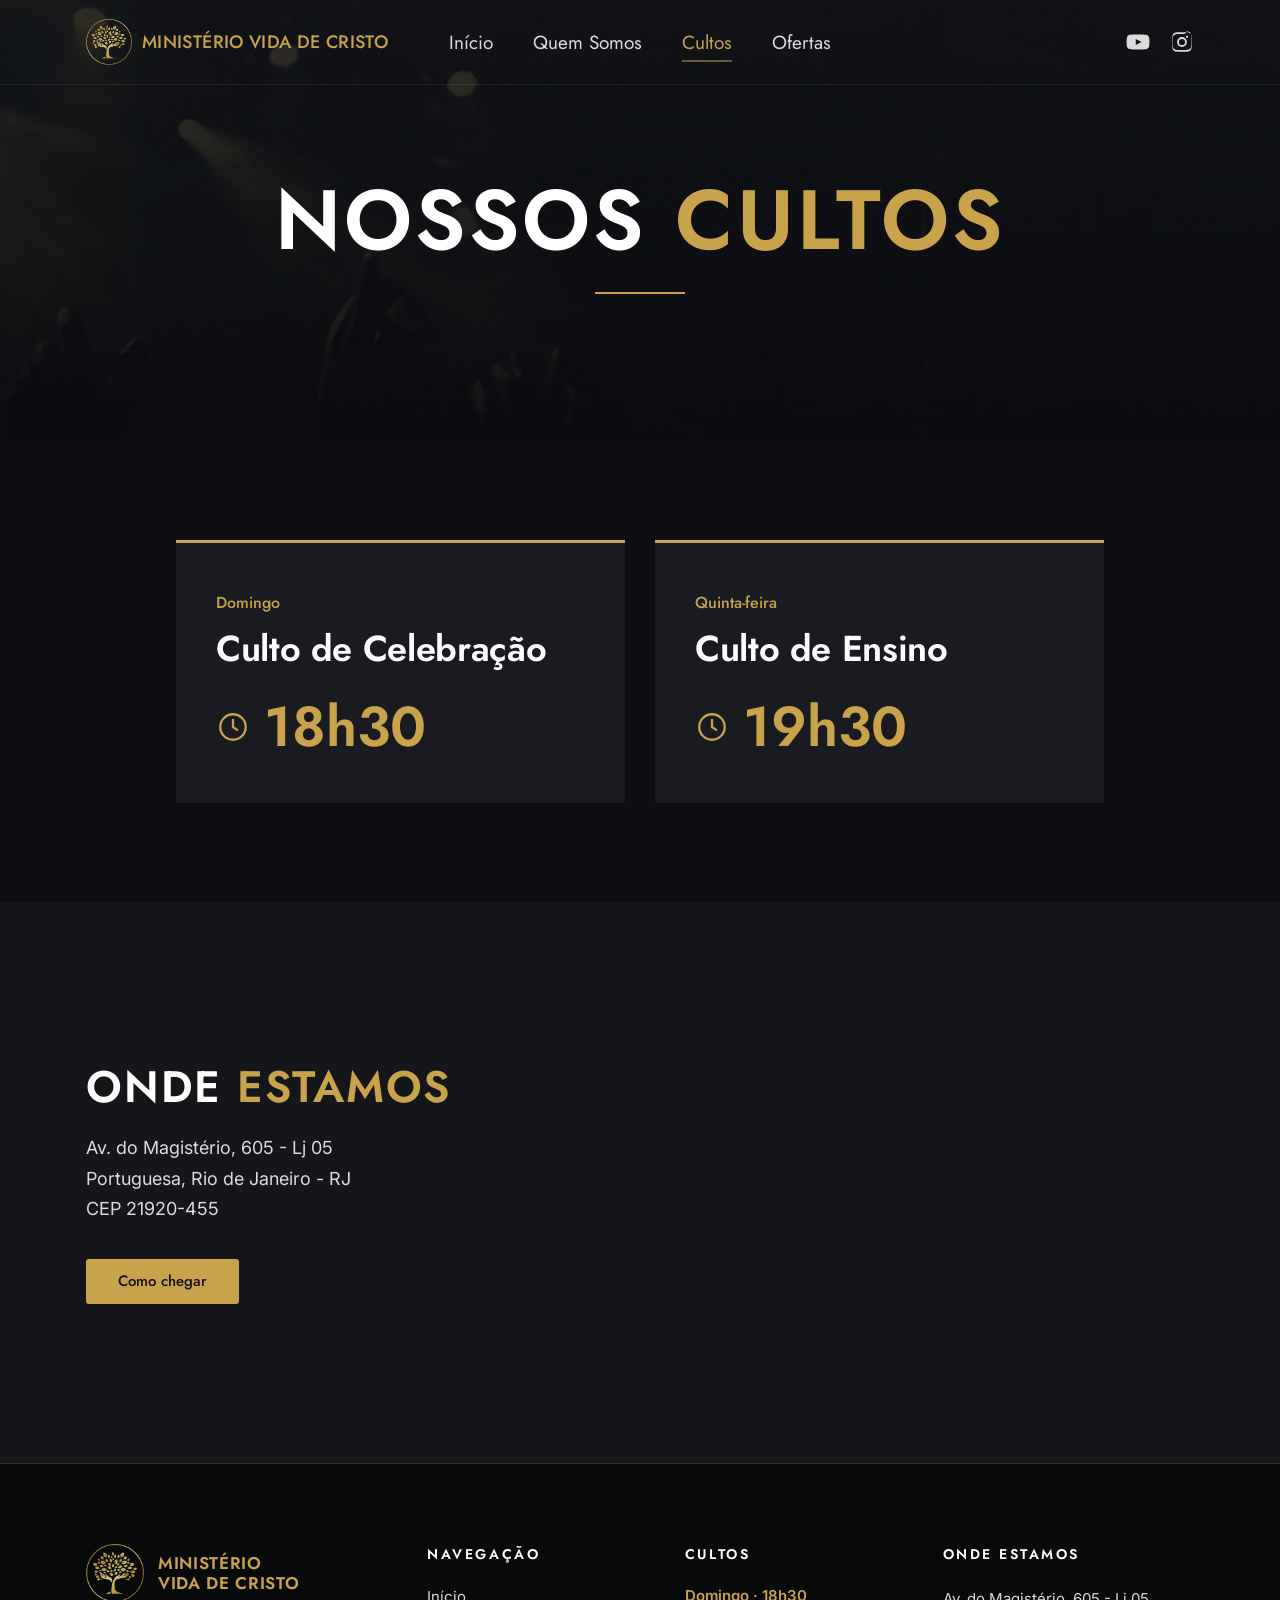
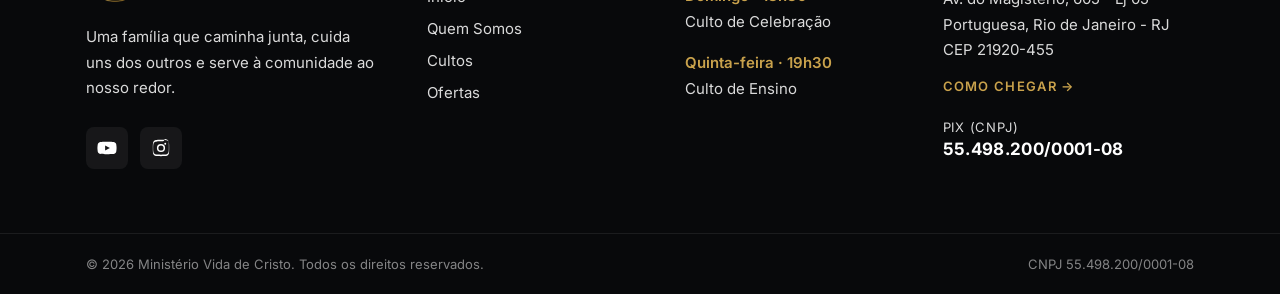
==== commit 4c420310: "Tipografia: Inter para leitura, Jost para títulos; Igreja com I maiúsculo" ====
--- a/cultos.html
+++ b/cultos.html
@@ -8,7 +8,7 @@
   <title>Cultos | Ministério Vida de Cristo</title>
   <link rel="preconnect" href="https://fonts.googleapis.com">
   <link rel="preconnect" href="https://fonts.gstatic.com" crossorigin>
-  <link href="https://fonts.googleapis.com/css2?family=Jost:wght@400;500;600&display=swap" rel="stylesheet">
+  <link href="https://fonts.googleapis.com/css2?family=Inter:wght@400;500;600&family=Jost:wght@400;500;600;700&display=swap" rel="stylesheet">
   <link rel="icon" type="image/png" href="assets/img/logo-arvore.png">
   <link rel="stylesheet" href="assets/css/style.css">
 </head>
--- a/assets/css/style.css
+++ b/assets/css/style.css
@@ -13,7 +13,8 @@
   --surface: #1a1b20;
   --line: rgba(255, 255, 255, 0.12);
   --container: 1140px;
-  --font: "Jost", "Helvetica Neue", Arial, sans-serif;
+  --font: "Inter", "Helvetica Neue", Arial, sans-serif;
+  --font-display: "Jost", "Helvetica Neue", Arial, sans-serif;
 }
 
 *,
@@ -33,6 +34,35 @@
   color: var(--white);
   background: var(--black);
   -webkit-font-smoothing: antialiased;
+}
+
+/* Títulos, menu, botões e números usam a fonte da marca */
+h1, h2, h3,
+.btn,
+.logo__text,
+.nav__link,
+.footer__logo,
+.footer__title,
+.hero__eyebrow,
+.hero__fact-label,
+.about__year,
+.verse__text,
+.worship__day,
+.worship__time,
+.give__eyebrow,
+.give__key,
+.service__num,
+.doing__num,
+.belief__num,
+.mv__quote cite,
+.verse__ref,
+.belief__refs,
+.text-link {
+  font-family: var(--font-display);
+}
+
+h1, h2, h3 {
+  letter-spacing: -0.01em;
 }
 
 a {
@@ -53,7 +83,7 @@
   align-items: center;
   justify-content: center;
   gap: 8px;
-  font-family: var(--font);
+  font-family: var(--font-display);
   font-weight: 500;
   font-size: 15px;
   line-height: 1;
@@ -395,7 +425,7 @@
 .hero__title {
   margin: 0 0 26px;
   font-size: 86px;
-  font-weight: 500;
+  font-weight: 600;
   line-height: 1.08;
   letter-spacing: -0.01em;
 }
@@ -408,57 +438,6 @@
   color: var(--text-light);
 }
 
-/* ---------- Quando a gente se encontra (início) ---------- */
-.next {
-  padding: 40px 0 110px;
-}
-
-.next__inner {
-  display: grid;
-  grid-template-columns: 5fr 7fr;
-  gap: 70px;
-  align-items: start;
-}
-
-.next__intro p {
-  margin: 0 0 18px;
-  font-size: 16px;
-  line-height: 1.7;
-  color: var(--text-muted);
-}
-
-.schedule {
-  list-style: none;
-  margin: 0;
-  padding: 0;
-  border-top: 2px solid var(--gold);
-}
-
-.schedule li {
-  display: grid;
-  grid-template-columns: 150px 1fr auto;
-  align-items: baseline;
-  gap: 20px;
-  padding: 26px 0;
-  border-bottom: 1px solid rgba(255, 255, 255, 0.12);
-}
-
-.schedule__day {
-  font-size: 15px;
-  color: var(--text-muted);
-}
-
-.schedule__name {
-  font-size: 22px;
-  font-weight: 500;
-}
-
-.schedule__time {
-  font-size: 34px;
-  font-weight: 600;
-  color: var(--gold);
-}
-
 /* ---------- Ministérios (início) ---------- */
 .services {
   padding: 100px 0;
@@ -508,7 +487,7 @@
 
 .service__text {
   margin: 0;
-  font-size: 15px;
+  font-size: 16px;
   line-height: 1.6;
   color: rgba(255, 255, 255, 0.7);
 }
@@ -806,34 +785,6 @@
   color: var(--gold);
 }
 
-.purpose {
-  padding: 90px 0;
-  background: var(--black-alt);
-  color: var(--white);
-}
-
-.purpose__inner {
-  display: grid;
-  grid-template-columns: 4fr 8fr;
-  gap: 60px;
-  align-items: start;
-}
-
-.purpose__title {
-  margin: 0;
-  font-size: 40px;
-  font-weight: 600;
-  line-height: 1.15;
-  color: var(--gold);
-}
-
-.purpose__text {
-  margin: 0;
-  font-size: 18px;
-  line-height: 1.8;
-  color: var(--text-light);
-}
-
 .doing {
   padding: 100px 0;
   background: var(--black);
@@ -878,7 +829,7 @@
 
 .doing__text {
   margin: 0;
-  font-size: 15px;
+  font-size: 16px;
   line-height: 1.7;
   color: rgba(255, 255, 255, 0.7);
 }
@@ -931,6 +882,172 @@
   font-size: 17px;
   line-height: 1.7;
   color: var(--text-light);
+}
+
+/* ---------- Missão e visão ---------- */
+.mv {
+  padding: 100px 0;
+  background: var(--black-alt);
+}
+
+.mv__grid {
+  display: grid;
+  grid-template-columns: 1fr 1fr;
+  gap: 70px;
+}
+
+.mv__title {
+  margin: 0 0 22px;
+  font-size: 34px;
+  font-weight: 600;
+  color: var(--gold);
+}
+
+.mv__quote {
+  margin: 0;
+  padding-left: 22px;
+  border-left: 2px solid var(--gold);
+}
+
+.mv__quote p {
+  margin: 0 0 14px;
+  font-size: 18px;
+  font-style: italic;
+  line-height: 1.75;
+  color: var(--text-light);
+}
+
+.mv__quote cite {
+  font-size: 15px;
+  font-style: normal;
+  font-weight: 500;
+  color: var(--gold);
+}
+
+.mv__text {
+  margin: 0 0 18px;
+  font-size: 18px;
+  line-height: 1.75;
+  color: var(--text-light);
+}
+
+/* ---------- Nossos pastores ---------- */
+.pastors {
+  padding: 100px 0;
+}
+
+.pastors__grid {
+  display: grid;
+  grid-template-columns: 5fr 6fr;
+  gap: 64px;
+  align-items: center;
+}
+
+.pastors__photo {
+  aspect-ratio: 1 / 1;
+  background:
+    url("../img/pastores.jpg") center / cover no-repeat,
+    url("../img/logo-arvore.png") center / 120px no-repeat,
+    var(--surface);
+  border-top: 3px solid var(--gold);
+}
+
+.pastors__body p {
+  margin: 0 0 18px;
+  font-size: 18px;
+  line-height: 1.75;
+  color: var(--text-light);
+}
+
+.pastors__body strong {
+  font-weight: 600;
+  color: var(--gold);
+}
+
+.pastors__body .text-link {
+  margin-top: 8px;
+}
+
+/* ---------- Versículo em destaque ---------- */
+.verse {
+  padding: 90px 0;
+  background: var(--black-alt);
+  text-align: center;
+}
+
+.verse__text {
+  max-width: 820px;
+  margin: 0 auto 18px;
+  font-size: 32px;
+  font-weight: 500;
+  line-height: 1.4;
+  text-wrap: balance;
+}
+
+.verse__ref {
+  margin: 0;
+  font-size: 16px;
+  font-weight: 500;
+  color: var(--gold);
+}
+
+/* ---------- Confissão de fé ---------- */
+.beliefs {
+  padding: 100px 0;
+  background: var(--black-alt);
+}
+
+.verse--dark {
+  background: var(--black);
+}
+
+.beliefs__head {
+  max-width: 560px;
+  margin-bottom: 50px;
+}
+
+.beliefs__head p {
+  margin: 0;
+  font-size: 17px;
+  color: var(--text-muted);
+}
+
+.beliefs__grid {
+  display: grid;
+  grid-template-columns: 1fr 1fr;
+  gap: 44px 56px;
+}
+
+.belief {
+  padding-top: 20px;
+  border-top: 1px solid var(--line);
+}
+
+.belief__num {
+  display: block;
+  margin-bottom: 10px;
+  font-size: 14px;
+  font-weight: 500;
+  color: var(--gold);
+}
+
+.belief__title {
+  margin: 0 0 12px;
+  font-size: 21px;
+  font-weight: 600;
+}
+
+.belief p {
+  margin: 0 0 12px;
+  font-size: 16.5px;
+  line-height: 1.75;
+  color: var(--text-light);
+}
+
+.belief .belief__refs {
+  margin: 0;
+  font-size: 14px;
+  color: var(--gold);
 }
 
 /* ---------- Página Cultos ---------- */
@@ -1307,9 +1424,10 @@
     padding: 0 22px;
   }
 
-  .next__inner,
   .services__inner,
-  .about__grid {
+  .about__grid,
+  .mv__grid,
+  .pastors__grid {
     grid-template-columns: 1fr;
     gap: 40px;
   }
@@ -1324,9 +1442,12 @@
     grid-column: span 2;
   }
 
-  .purpose__inner {
-    grid-template-columns: 1fr;
-    gap: 24px;
+  .pastors__photo {
+    max-width: 480px;
+  }
+
+  .verse__text {
+    font-size: 26px;
   }
 
   .doing__grid {
@@ -1418,26 +1539,23 @@
     font-size: 30px;
   }
 
-  .next {
-    padding-bottom: 64px;
-  }
-
-  .schedule li {
-    grid-template-columns: 1fr auto;
-    gap: 4px 16px;
-    padding: 20px 0;
-  }
-
-  .schedule__day {
-    grid-column: 1 / -1;
-  }
-
-  .schedule__name {
-    font-size: 19px;
-  }
-
-  .schedule__time {
+  .beliefs__grid {
+    grid-template-columns: 1fr;
+    gap: 32px;
+  }
+
+  .mv__title {
     font-size: 28px;
+  }
+
+  .mv__quote p,
+  .mv__text,
+  .pastors__body p {
+    font-size: 17px;
+  }
+
+  .verse__text {
+    font-size: 22px;
   }
 
   .services,
@@ -1476,7 +1594,10 @@
   }
 
   .about,
-  .purpose,
+  .mv,
+  .pastors,
+  .verse,
+  .beliefs,
   .doing,
   .visit {
     padding: 64px 0;
@@ -1490,7 +1611,6 @@
     font-size: 17px;
   }
 
-  .purpose__title,
   .doing__title {
     font-size: 30px;
   }
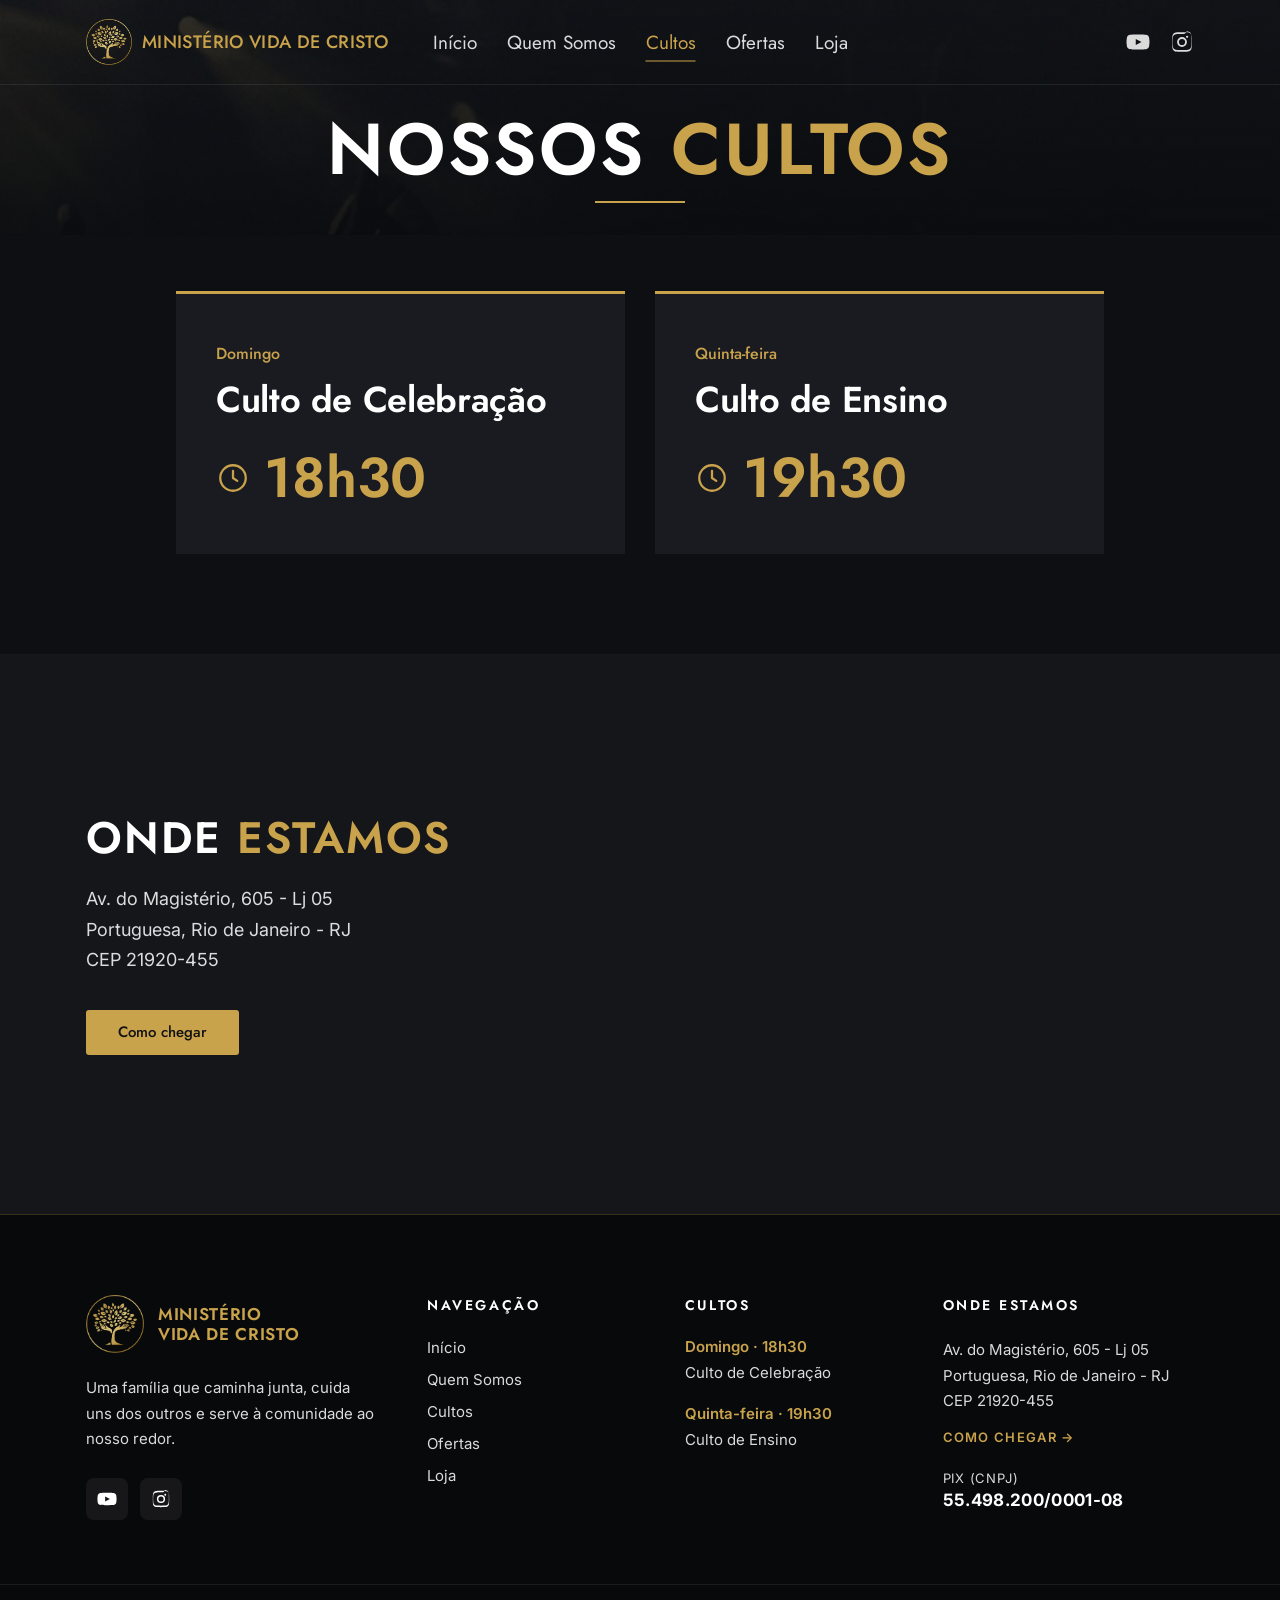
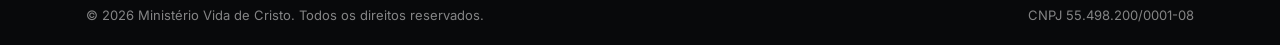
==== commit 4b68a9a4: "Adiciona aba e página Loja Co-Authored-By: Claude Opus 5.5 <noreply@anthropic.com>" ====
--- a/cultos.html
+++ b/cultos.html
@@ -32,6 +32,7 @@
             <li><a href="quem-somos.html" class="nav__link">Quem Somos</a></li>
             <li><a href="cultos.html" class="nav__link is-active">Cultos</a></li>
             <li><a href="ofertas.html" class="nav__link">Ofertas</a></li>
+            <li><a href="loja.html" class="nav__link">Loja</a></li>
           </ul>
         </nav>
 
@@ -135,6 +136,7 @@
           <li><a href="quem-somos.html">Quem Somos</a></li>
           <li><a href="cultos.html">Cultos</a></li>
           <li><a href="ofertas.html">Ofertas</a></li>
+          <li><a href="loja.html">Loja</a></li>
         </ul>
       </div>
 
--- a/assets/css/style.css
+++ b/assets/css/style.css
@@ -141,7 +141,7 @@
 /* ---------- Hero ---------- */
 .hero {
   position: relative;
-  min-height: 760px;
+  min-height: 0;
   color: var(--white);
   overflow: hidden;
   background-color: var(--black);
@@ -160,6 +160,14 @@
   position: absolute;
   inset: 0;
   background: var(--hero-overlay);
+}
+
+.hero.menu-open {
+  overflow: visible;
+}
+
+.hero.menu-open .hero__bg {
+  animation: none;
 }
 
 /* ---------- Header ---------- */
@@ -213,7 +221,7 @@
 .nav__list {
   display: flex;
   align-items: center;
-  gap: 40px;
+  gap: 30px;
   list-style: none;
   margin: 0;
   padding: 0;
@@ -294,11 +302,12 @@
   flex-direction: column;
   align-items: center;
   text-align: center;
-  padding-top: 56px;
-  padding-bottom: 110px;
+  padding-top: 28px;
+  padding-bottom: 64px;
 }
 
 .hero__content--center .hero__eyebrow {
+  margin-bottom: 14px;
   font-size: 21px;
 }
 
@@ -339,17 +348,19 @@
   to { opacity: 1; transform: translateY(-48%) rotate(4deg); }
 }
 
-@media (min-width: 1360px) {
+@media (min-width: 1440px) {
   .hero__side {
     display: block;
   }
 }
 
 .hero__content--center .hero__title {
-  font-size: 76px;
+  margin-bottom: 22px;
+  font-size: 72px;
 }
 
 .hero__content--center .hero__text {
+  margin-bottom: 4px;
   max-width: 680px;
   text-wrap: balance;
   font-size: 17px;
@@ -361,9 +372,9 @@
 
 .hero__logo {
   display: block;
-  width: 72px;
-  height: 72px;
-  margin-bottom: 26px;
+  width: 58px;
+  height: 58px;
+  margin-bottom: 20px;
   animation: fadeUp 0.9s cubic-bezier(0.22, 1, 0.36, 1) 0.1s both;
 }
 
@@ -371,8 +382,8 @@
   display: flex;
   justify-content: center;
   list-style: none;
-  margin: 18px 0 0;
-  padding: 26px 0 0;
+  margin: 30px 0 0;
+  padding: 24px 0 0;
   border-top: 1px solid rgba(255, 255, 255, 0.15);
   animation: fadeUp 0.9s cubic-bezier(0.22, 1, 0.36, 1) 0.85s both;
 }
@@ -411,7 +422,7 @@
 }
 
 .hero__cta {
-  margin-top: 40px;
+  margin-top: 34px;
   padding: 16px 40px;
   animation: fadeUp 0.9s cubic-bezier(0.22, 1, 0.36, 1) 1s both;
 }
@@ -715,12 +726,12 @@
 
 /* ---------- Página Quem Somos ---------- */
 .hero--page {
-  min-height: 440px;
+  min-height: 0;
 }
 
 .hero--page .hero__content {
-  padding-top: 90px;
-  padding-bottom: 110px;
+  padding-top: 26px;
+  padding-bottom: 32px;
 }
 
 .hero--page .hero__overlay {
@@ -736,7 +747,7 @@
 
 .hero--page .hero__title {
   margin: 0;
-  font-size: 84px;
+  font-size: 72px;
   font-weight: 600;
   text-transform: uppercase;
   letter-spacing: 0.04em;
@@ -750,7 +761,7 @@
   display: block;
   width: 90px;
   height: 2px;
-  margin-top: 26px;
+  margin-top: 12px;
   background: var(--gold);
   transform-origin: center;
   animation: growLine 1s cubic-bezier(0.22, 1, 0.36, 1) 0.7s both;
@@ -766,7 +777,7 @@
 }
 
 .about {
-  padding: 100px 0 90px;
+  padding: 56px 0 90px;
 }
 
 .about__story p {
@@ -1052,7 +1063,7 @@
 
 /* ---------- Página Cultos ---------- */
 .worship {
-  padding: 100px 0;
+  padding: 56px 0 100px;
   background: var(--black);
 }
 
@@ -1162,7 +1173,7 @@
 
 /* ---------- Página Ofertas ---------- */
 .give {
-  padding: 100px 0;
+  padding: 56px 0 100px;
   background: var(--black);
 }
 
@@ -1267,6 +1278,19 @@
   color: var(--white);
 }
 
+/* ---------- Página Loja ---------- */
+.store {
+  padding: 72px 0 110px;
+  text-align: center;
+}
+
+.store__text {
+  margin: 0;
+  font-size: 18px;
+  line-height: 1.7;
+  color: var(--text-light);
+}
+
 /* ---------- Animations ---------- */
 @keyframes fadeUp {
   from {
@@ -1426,10 +1450,20 @@
 
   .services__inner,
   .about__grid,
-  .mv__grid,
-  .pastors__grid {
+  .mv__grid {
     grid-template-columns: 1fr;
     gap: 40px;
+  }
+
+  .pastors__grid {
+    grid-template-columns: 1fr 1fr;
+    gap: 36px;
+  }
+
+  .moments__head {
+    flex-direction: column;
+    align-items: flex-start;
+    gap: 0;
   }
 
   .moments__grid {
@@ -1440,10 +1474,6 @@
   .moment:first-child {
     grid-row: auto;
     grid-column: span 2;
-  }
-
-  .pastors__photo {
-    max-width: 480px;
   }
 
   .verse__text {
@@ -1493,8 +1523,13 @@
   }
 
   .hero__content {
-    padding-top: 48px;
-    padding-bottom: 72px;
+    padding-top: 24px;
+    padding-bottom: 48px;
+  }
+
+  .hero__content--center .hero__text {
+    font-size: 15.5px;
+    line-height: 1.6;
   }
 
   .hero__title,
@@ -1508,8 +1543,9 @@
   }
 
   .hero__logo {
-    width: 56px;
-    height: 56px;
+    width: 46px;
+    height: 46px;
+    margin-bottom: 14px;
   }
 
   .hero__facts {
@@ -1517,13 +1553,13 @@
     gap: 0;
     width: 100%;
     max-width: 320px;
-    margin-top: 32px;
+    margin-top: 24px;
     padding-top: 0;
   }
 
   .hero__facts li {
-    gap: 4px;
-    padding: 20px 0;
+    gap: 3px;
+    padding: 16px 0;
   }
 
   .hero__facts li + li {
@@ -1532,7 +1568,7 @@
   }
 
   .hero__cta {
-    margin-top: 24px;
+    margin-top: 22px;
   }
 
   .section-title {
@@ -1542,6 +1578,11 @@
   .beliefs__grid {
     grid-template-columns: 1fr;
     gap: 32px;
+  }
+
+  .pastors__grid {
+    grid-template-columns: 1fr;
+    gap: 28px;
   }
 
   .mv__title {
@@ -1589,8 +1630,8 @@
   }
 
   .hero--page .hero__content {
-    padding-top: 56px;
-    padding-bottom: 72px;
+    padding-top: 22px;
+    padding-bottom: 26px;
   }
 
   .about,
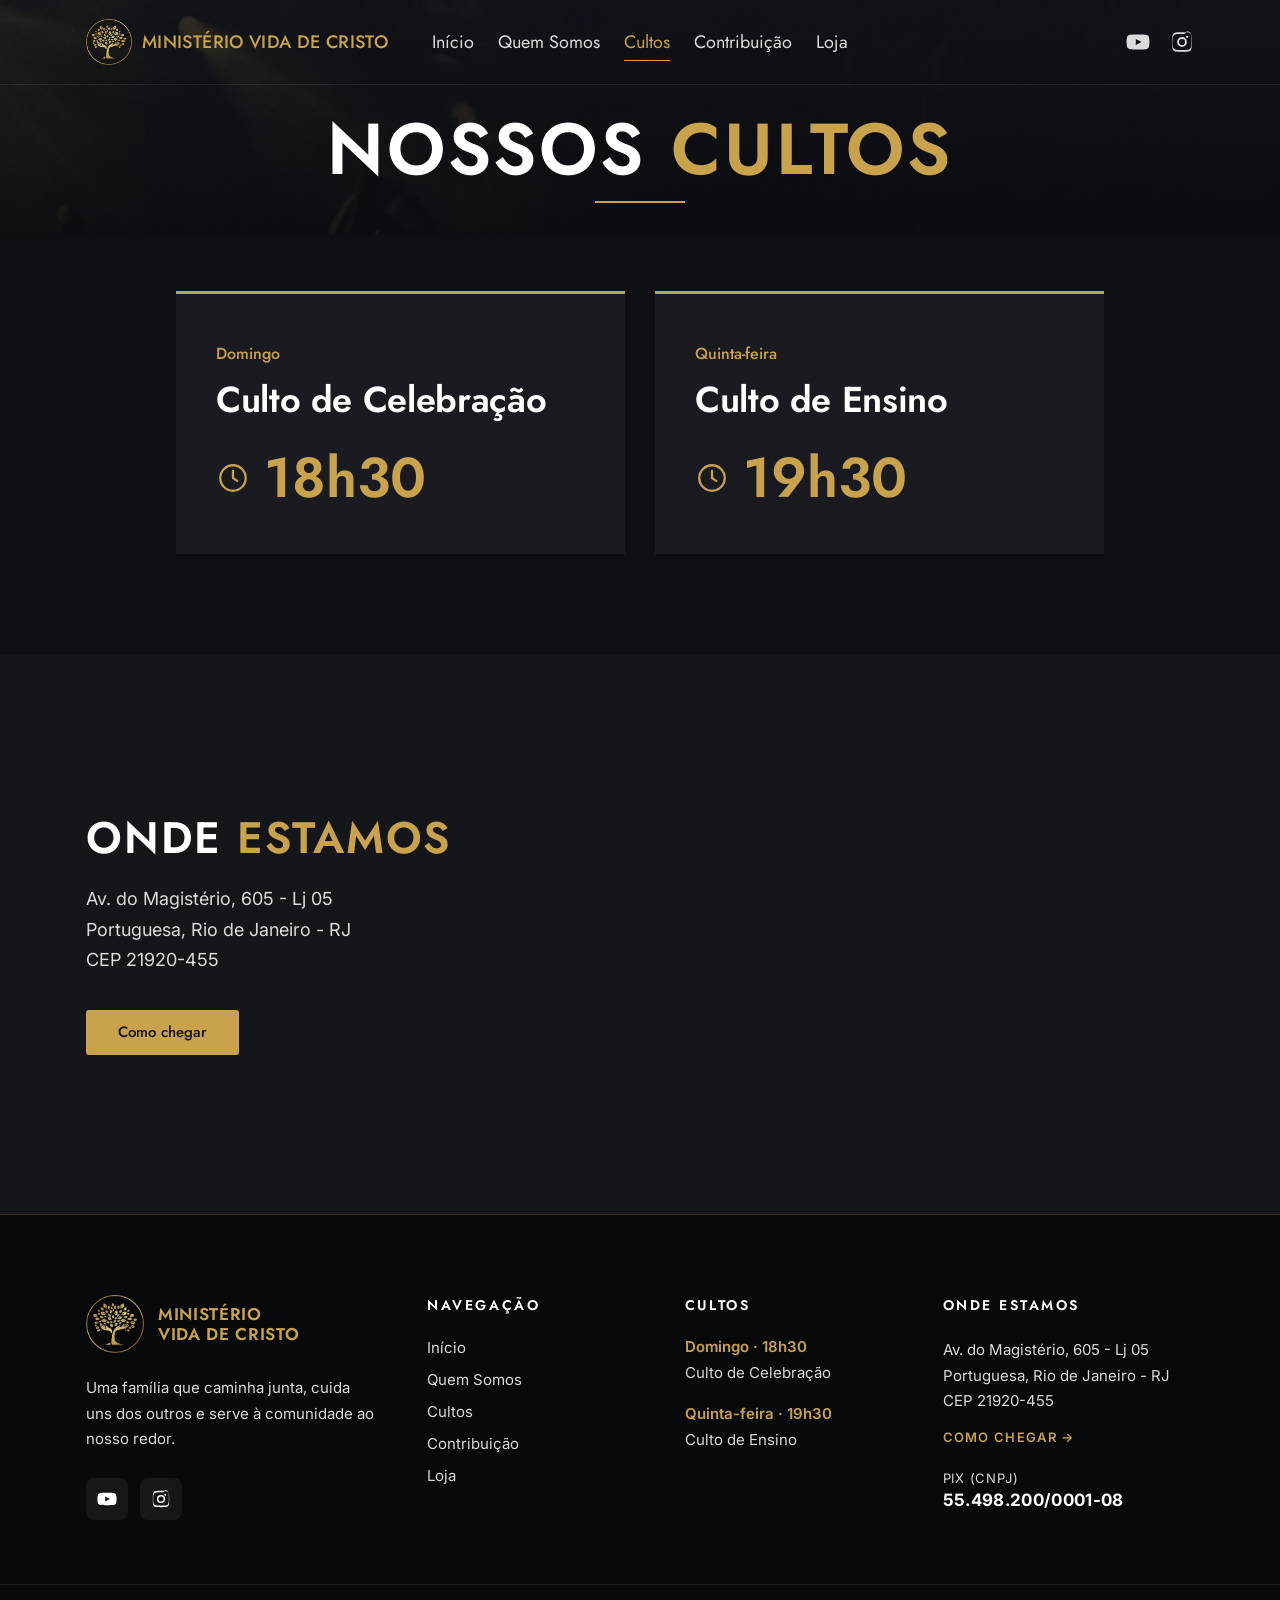
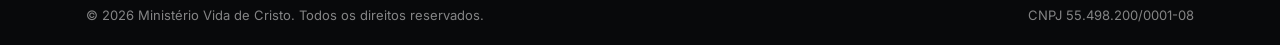
==== commit 821faf74: "Renomeia a aba Ofertas para Contribuição Co-Authored-By: Claude Opus 5.5 <noreply@anthropic.com>" ====
--- a/cultos.html
+++ b/cultos.html
@@ -31,7 +31,7 @@
             <li><a href="index.html" class="nav__link">Início</a></li>
             <li><a href="quem-somos.html" class="nav__link">Quem Somos</a></li>
             <li><a href="cultos.html" class="nav__link is-active">Cultos</a></li>
-            <li><a href="ofertas.html" class="nav__link">Ofertas</a></li>
+            <li><a href="ofertas.html" class="nav__link">Contribuição</a></li>
             <li><a href="loja.html" class="nav__link">Loja</a></li>
           </ul>
         </nav>
@@ -135,7 +135,7 @@
           <li><a href="index.html">Início</a></li>
           <li><a href="quem-somos.html">Quem Somos</a></li>
           <li><a href="cultos.html">Cultos</a></li>
-          <li><a href="ofertas.html">Ofertas</a></li>
+          <li><a href="ofertas.html">Contribuição</a></li>
           <li><a href="loja.html">Loja</a></li>
         </ul>
       </div>
--- a/assets/css/style.css
+++ b/assets/css/style.css
@@ -221,7 +221,7 @@
 .nav__list {
   display: flex;
   align-items: center;
-  gap: 30px;
+  gap: 24px;
   list-style: none;
   margin: 0;
   padding: 0;
@@ -231,7 +231,7 @@
   display: inline-flex;
   align-items: center;
   gap: 6px;
-  font-size: 19px;
+  font-size: 18px;
   font-weight: 400;
   color: var(--text-light);
   transition: color 0.2s ease;
@@ -1280,17 +1280,382 @@
 
 /* ---------- Página Loja ---------- */
 .store {
-  padding: 72px 0 110px;
-  text-align: center;
+  padding: 48px 0 110px;
 }
 
 .store__text {
-  margin: 0;
+  margin: 0 0 44px;
   font-size: 18px;
   line-height: 1.7;
+  text-align: center;
   color: var(--text-light);
 }
 
+.catalog {
+  display: grid;
+  grid-template-columns: repeat(auto-fit, minmax(230px, 270px));
+  justify-content: center;
+  gap: 44px 30px;
+}
+
+.product {
+  display: flex;
+  flex-direction: column;
+}
+
+.product__image {
+  display: block;
+  width: 100%;
+  aspect-ratio: 2 / 3;
+  object-fit: cover;
+  margin-bottom: 18px;
+}
+
+.product__category {
+  margin: 0 0 6px;
+  font-size: 14px;
+  color: var(--gold);
+}
+
+.product__name {
+  margin: 0 0 4px;
+  font-size: 24px;
+  font-weight: 600;
+  line-height: 1.2;
+}
+
+.product__author {
+  margin: 0 0 12px;
+  font-size: 15px;
+  color: var(--text-muted);
+}
+
+.product__price {
+  margin: 0 0 18px;
+  font-size: 17px;
+  font-weight: 600;
+}
+
+.product__add {
+  width: 100%;
+  margin-top: auto;
+  border: 0;
+  cursor: pointer;
+}
+
+.product__delivery {
+  margin: -12px 0 18px;
+  font-size: 14px;
+  color: var(--text-muted);
+}
+
+.pay {
+  margin: 0 0 16px;
+  padding: 0;
+  border: 0;
+}
+
+.pay__title {
+  padding: 0;
+  margin-bottom: 10px;
+  font-family: var(--font-display);
+  font-size: 16px;
+  font-weight: 600;
+}
+
+.pay__option {
+  display: flex;
+  align-items: center;
+  gap: 10px;
+  min-height: 44px;
+  font-size: 16px;
+  cursor: pointer;
+}
+
+.pay__option input {
+  width: 18px;
+  height: 18px;
+  margin: 0;
+  accent-color: var(--gold);
+}
+
+.cart__pix {
+  display: flex;
+  align-items: center;
+  justify-content: space-between;
+  gap: 12px;
+  margin-bottom: 16px;
+  padding: 12px 14px;
+  border: 1px solid var(--line);
+}
+
+.cart__pix[hidden] {
+  display: none;
+}
+
+.cart__pix-label {
+  margin: 0 0 2px;
+  font-size: 13px;
+  color: var(--text-muted);
+}
+
+.cart__pix-key {
+  margin: 0;
+  font-family: var(--font-display);
+  font-size: 18px;
+  font-weight: 600;
+  color: var(--gold);
+}
+
+.cart__pix-copy {
+  flex-shrink: 0;
+  min-height: 40px;
+  padding: 0 14px;
+  border: 1px solid var(--gold);
+  background: transparent;
+  color: var(--white);
+  font-family: var(--font-display);
+  font-size: 14px;
+  cursor: pointer;
+}
+
+/* Carrinho */
+.cart-toggle {
+  position: fixed;
+  z-index: 40;
+  right: 20px;
+  bottom: 20px;
+  display: inline-flex;
+  align-items: center;
+  gap: 8px;
+  padding: 14px 20px;
+  border: 1px solid var(--gold);
+  border-radius: 3px;
+  background: var(--black);
+  color: var(--white);
+  font-family: var(--font-display);
+  font-size: 15px;
+  font-weight: 500;
+  cursor: pointer;
+  transition: background-color 0.2s ease, color 0.2s ease;
+}
+
+.cart-toggle:hover {
+  background: var(--gold);
+  color: var(--text-dark);
+}
+
+.cart-toggle svg {
+  width: 20px;
+  height: 20px;
+  fill: none;
+  stroke: currentColor;
+  stroke-width: 1.8;
+  stroke-linecap: round;
+  stroke-linejoin: round;
+}
+
+.cart-backdrop {
+  position: fixed;
+  z-index: 50;
+  inset: 0;
+  background: rgba(0, 0, 0, 0.6);
+  opacity: 0;
+  visibility: hidden;
+  transition: opacity 0.25s ease, visibility 0.25s ease;
+}
+
+.cart-backdrop.is-open {
+  opacity: 1;
+  visibility: visible;
+}
+
+.cart {
+  position: fixed;
+  z-index: 60;
+  top: 0;
+  right: 0;
+  bottom: 0;
+  display: flex;
+  flex-direction: column;
+  width: 100%;
+  max-width: 420px;
+  padding: 24px;
+  overflow-y: auto;
+  background: var(--surface);
+  border-left: 1px solid var(--line);
+  transform: translateX(100%);
+  visibility: hidden;
+  transition: transform 0.3s ease, visibility 0.3s ease;
+}
+
+.cart.is-open {
+  transform: none;
+  visibility: visible;
+}
+
+body.cart-open {
+  overflow: hidden;
+}
+
+.cart__head {
+  display: flex;
+  align-items: center;
+  justify-content: space-between;
+  padding-bottom: 16px;
+  border-bottom: 1px solid var(--line);
+}
+
+.cart__title {
+  margin: 0;
+  font-size: 26px;
+  font-weight: 600;
+}
+
+.cart__close {
+  width: 44px;
+  height: 44px;
+  margin-right: -10px;
+  border: 0;
+  background: transparent;
+  color: var(--white);
+  font-size: 30px;
+  line-height: 1;
+  cursor: pointer;
+}
+
+.cart__empty {
+  margin: 28px 0;
+  font-size: 16px;
+  color: var(--text-muted);
+}
+
+.cart__items {
+  list-style: none;
+  margin: 0;
+  padding: 0;
+}
+
+.cart-item {
+  display: flex;
+  gap: 16px;
+  padding: 18px 0;
+  border-bottom: 1px solid var(--line);
+}
+
+.cart-item__image {
+  flex: 0 0 72px;
+  width: 72px;
+  height: 108px;
+  object-fit: cover;
+}
+
+.cart-item__info {
+  flex: 1;
+  min-width: 0;
+}
+
+.cart-item__name {
+  margin: 0 0 2px;
+  font-family: var(--font-display);
+  font-size: 18px;
+  font-weight: 600;
+}
+
+.cart-item__price {
+  margin: 0 0 12px;
+  font-size: 14px;
+  color: var(--text-muted);
+}
+
+.cart-item__controls {
+  display: flex;
+  align-items: center;
+  gap: 8px;
+}
+
+.cart-item__button {
+  width: 36px;
+  height: 36px;
+  border: 1px solid var(--line);
+  background: transparent;
+  color: var(--white);
+  font-size: 18px;
+  cursor: pointer;
+}
+
+.cart-item__button:hover {
+  border-color: var(--gold);
+  color: var(--gold);
+}
+
+.cart-item__quantity {
+  min-width: 22px;
+  text-align: center;
+  font-size: 16px;
+}
+
+.cart-item__remove {
+  margin-left: auto;
+  padding: 8px 0;
+  border: 0;
+  background: transparent;
+  color: var(--text-muted);
+  font-family: var(--font);
+  font-size: 14px;
+  text-decoration: underline;
+  cursor: pointer;
+}
+
+.cart-item__remove:hover {
+  color: var(--white);
+}
+
+.cart__footer {
+  margin-top: auto;
+  padding-top: 22px;
+}
+
+.cart__total {
+  margin: 0 0 14px;
+  font-size: 18px;
+  font-weight: 600;
+}
+
+.cart__send {
+  width: 100%;
+}
+
+.cart__hint {
+  margin: 12px 0 0;
+  font-size: 14px;
+  line-height: 1.5;
+  color: var(--text-muted);
+}
+
+.cart__status {
+  margin: 10px 0 0;
+  font-size: 15px;
+  line-height: 1.5;
+  color: var(--gold);
+}
+
+.cart__status:empty {
+  display: none;
+}
+
+.cart__manual {
+  width: 100%;
+  margin-top: 10px;
+  padding: 10px;
+  border: 1px solid var(--line);
+  background: var(--black);
+  color: var(--white);
+  font-family: var(--font);
+  font-size: 15px;
+  line-height: 1.5;
+  resize: vertical;
+}
 /* ---------- Animations ---------- */
 @keyframes fadeUp {
   from {
@@ -1707,6 +2072,29 @@
     padding: 64px 0;
   }
 
+  .store {
+    padding: 32px 0 96px;
+  }
+
+  .store__text {
+    margin-bottom: 32px;
+    font-size: 17px;
+  }
+
+  .catalog {
+    grid-template-columns: minmax(0, 280px);
+  }
+
+  .cart-toggle {
+    right: 14px;
+    bottom: 14px;
+    padding: 10px 13px;
+  }
+
+  .cart-toggle__label {
+    display: none;
+  }
+
   .give__card {
     padding: 36px 22px;
   }
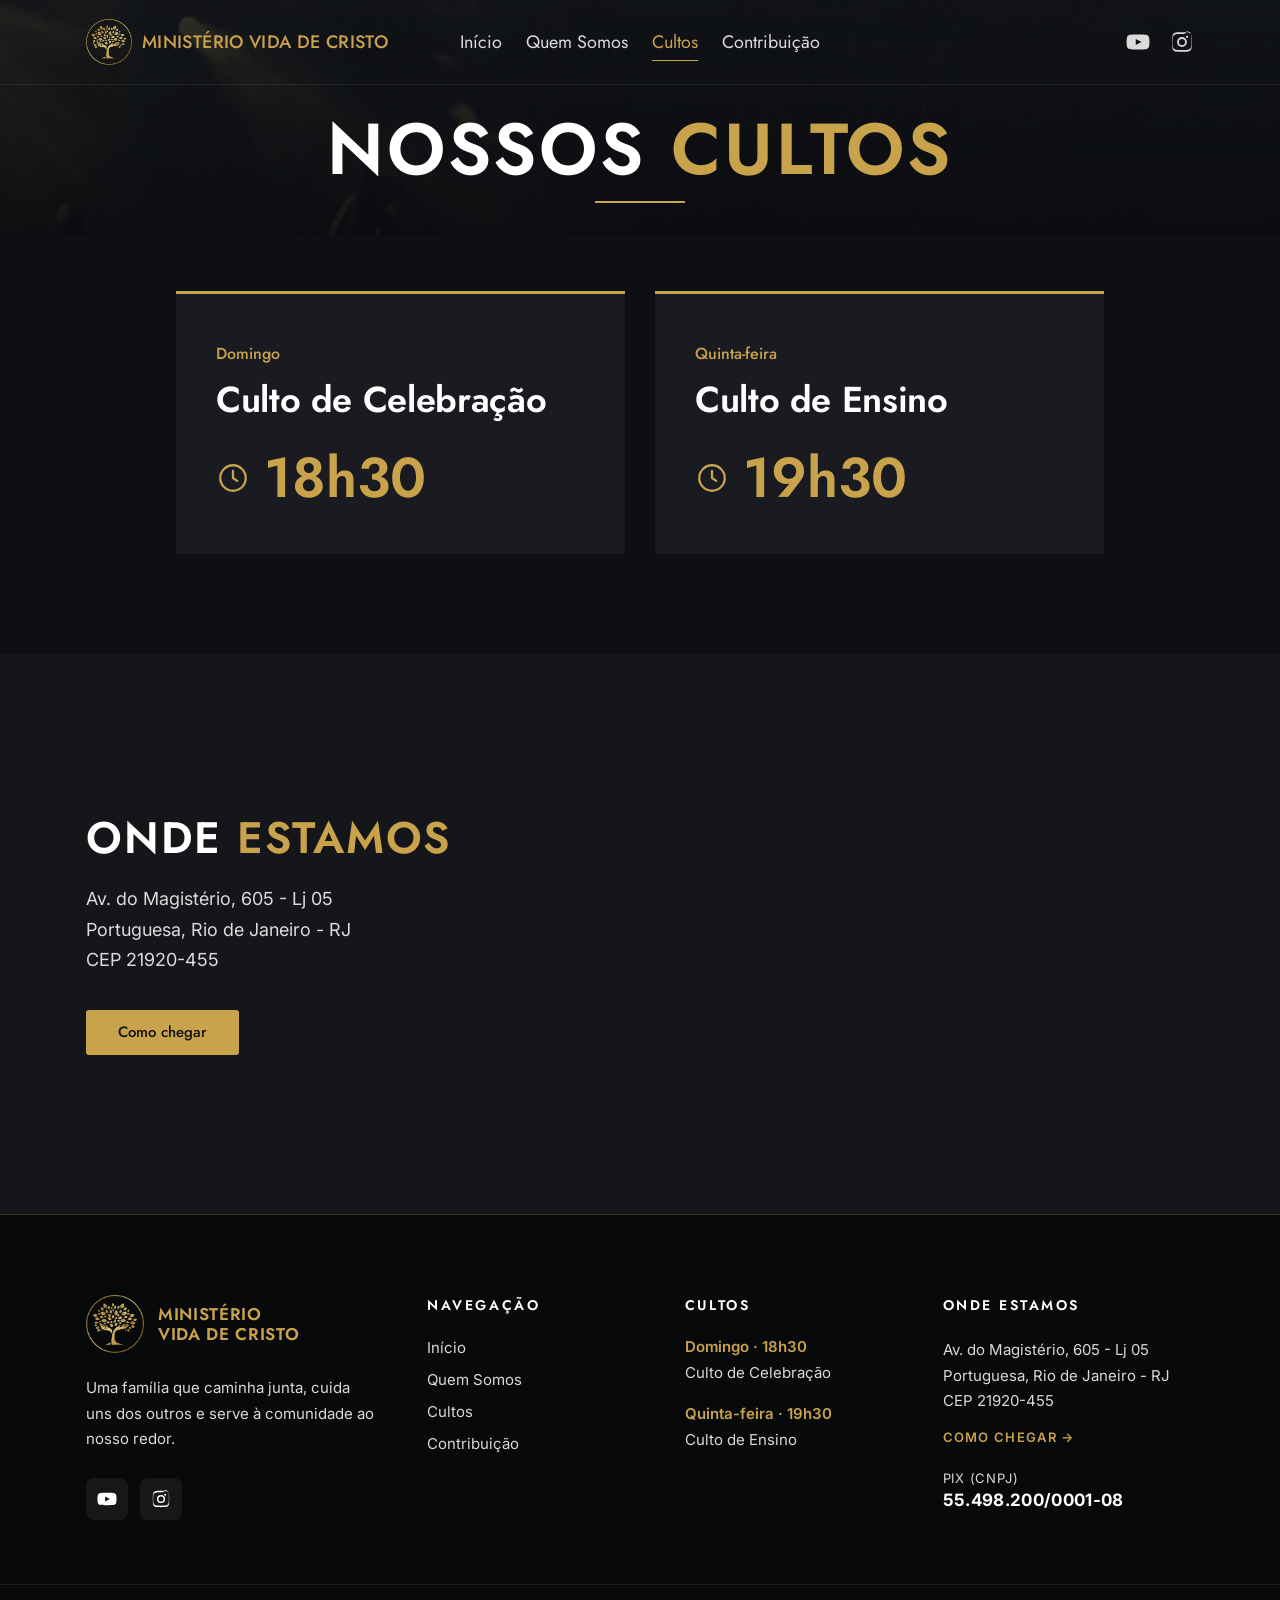
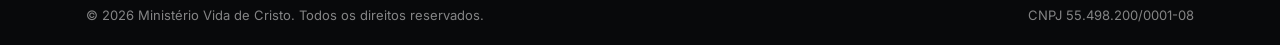
==== commit b749761d: "Loja: modo prévia, Pix com QR Code e envio do comprovante pelo site Co-Authored-By: Claude Opus 5.5 " ====
--- a/cultos.html
+++ b/cultos.html
@@ -11,6 +11,7 @@
   <link href="https://fonts.googleapis.com/css2?family=Inter:wght@400;500;600&family=Jost:wght@400;500;600;700&display=swap" rel="stylesheet">
   <link rel="icon" type="image/png" href="assets/img/logo-arvore.png">
   <link rel="stylesheet" href="assets/css/style.css">
+  <script src="assets/js/preview.js"></script>
 </head>
 <body>
 
@@ -32,7 +33,7 @@
             <li><a href="quem-somos.html" class="nav__link">Quem Somos</a></li>
             <li><a href="cultos.html" class="nav__link is-active">Cultos</a></li>
             <li><a href="ofertas.html" class="nav__link">Contribuição</a></li>
-            <li><a href="loja.html" class="nav__link">Loja</a></li>
+            <li class="so-previa"><a href="loja.html" class="nav__link">Loja</a></li>
           </ul>
         </nav>
 
@@ -136,7 +137,7 @@
           <li><a href="quem-somos.html">Quem Somos</a></li>
           <li><a href="cultos.html">Cultos</a></li>
           <li><a href="ofertas.html">Contribuição</a></li>
-          <li><a href="loja.html">Loja</a></li>
+          <li class="so-previa"><a href="loja.html">Loja</a></li>
         </ul>
       </div>
 
--- a/assets/css/style.css
+++ b/assets/css/style.css
@@ -1279,6 +1279,19 @@
 }
 
 /* ---------- Página Loja ---------- */
+/* Modo prévia (assets/js/preview.js): a Loja só aparece com a classe .previa no <html> */
+html:not(.previa) .so-previa {
+  display: none !important;
+}
+
+html.previa .so-publico {
+  display: none !important;
+}
+
+.store__soon {
+  text-align: center;
+}
+
 .store {
   padding: 48px 0 110px;
 }
@@ -1344,83 +1357,13 @@
 }
 
 .product__delivery {
-  margin: -12px 0 18px;
+  margin: -10px 0 18px;
   font-size: 14px;
   color: var(--text-muted);
 }
 
-.pay {
-  margin: 0 0 16px;
-  padding: 0;
-  border: 0;
-}
-
-.pay__title {
-  padding: 0;
-  margin-bottom: 10px;
-  font-family: var(--font-display);
-  font-size: 16px;
-  font-weight: 600;
-}
-
-.pay__option {
-  display: flex;
-  align-items: center;
-  gap: 10px;
-  min-height: 44px;
-  font-size: 16px;
-  cursor: pointer;
-}
-
-.pay__option input {
-  width: 18px;
-  height: 18px;
-  margin: 0;
-  accent-color: var(--gold);
-}
-
-.cart__pix {
-  display: flex;
-  align-items: center;
-  justify-content: space-between;
-  gap: 12px;
-  margin-bottom: 16px;
-  padding: 12px 14px;
-  border: 1px solid var(--line);
-}
-
-.cart__pix[hidden] {
-  display: none;
-}
-
-.cart__pix-label {
-  margin: 0 0 2px;
-  font-size: 13px;
-  color: var(--text-muted);
-}
-
-.cart__pix-key {
-  margin: 0;
-  font-family: var(--font-display);
-  font-size: 18px;
-  font-weight: 600;
-  color: var(--gold);
-}
-
-.cart__pix-copy {
-  flex-shrink: 0;
-  min-height: 40px;
-  padding: 0 14px;
-  border: 1px solid var(--gold);
-  background: transparent;
-  color: var(--white);
-  font-family: var(--font-display);
-  font-size: 14px;
-  cursor: pointer;
-}
-
-/* Carrinho */
-.cart-toggle {
+/* Assistente de compra */
+.chat-toggle {
   position: fixed;
   z-index: 40;
   right: 20px;
@@ -1429,233 +1372,274 @@
   align-items: center;
   gap: 8px;
   padding: 14px 20px;
-  border: 1px solid var(--gold);
+  border: 0;
   border-radius: 3px;
-  background: var(--black);
-  color: var(--white);
+  background: var(--gold);
+  color: var(--text-dark);
   font-family: var(--font-display);
   font-size: 15px;
   font-weight: 500;
   cursor: pointer;
-  transition: background-color 0.2s ease, color 0.2s ease;
-}
-
-.cart-toggle:hover {
-  background: var(--gold);
-  color: var(--text-dark);
-}
-
-.cart-toggle svg {
+  transition: background-color 0.2s ease;
+}
+
+.chat-toggle:hover {
+  background: #d9b562;
+}
+
+.chat-toggle svg {
   width: 20px;
   height: 20px;
   fill: none;
   stroke: currentColor;
   stroke-width: 1.8;
-  stroke-linecap: round;
   stroke-linejoin: round;
 }
 
-.cart-backdrop {
+.chat {
   position: fixed;
-  z-index: 50;
-  inset: 0;
-  background: rgba(0, 0, 0, 0.6);
-  opacity: 0;
-  visibility: hidden;
-  transition: opacity 0.25s ease, visibility 0.25s ease;
-}
-
-.cart-backdrop.is-open {
-  opacity: 1;
-  visibility: visible;
-}
-
-.cart {
-  position: fixed;
-  z-index: 60;
-  top: 0;
-  right: 0;
-  bottom: 0;
+  z-index: 45;
+  right: 20px;
+  bottom: 84px;
   display: flex;
   flex-direction: column;
-  width: 100%;
-  max-width: 420px;
-  padding: 24px;
-  overflow-y: auto;
+  width: 360px;
+  max-height: min(560px, calc(100vh - 120px));
   background: var(--surface);
-  border-left: 1px solid var(--line);
-  transform: translateX(100%);
-  visibility: hidden;
-  transition: transform 0.3s ease, visibility 0.3s ease;
-}
-
-.cart.is-open {
-  transform: none;
-  visibility: visible;
-}
-
-body.cart-open {
-  overflow: hidden;
-}
-
-.cart__head {
+  border: 1px solid var(--line);
+  border-top: 3px solid var(--gold);
+  box-shadow: 0 20px 50px rgba(0, 0, 0, 0.5);
+}
+
+.chat[hidden] {
+  display: none;
+}
+
+.chat__head {
   display: flex;
   align-items: center;
   justify-content: space-between;
-  padding-bottom: 16px;
+  padding: 12px 16px;
   border-bottom: 1px solid var(--line);
 }
 
-.cart__title {
+.chat__title {
   margin: 0;
-  font-size: 26px;
-  font-weight: 600;
-}
-
-.cart__close {
-  width: 44px;
-  height: 44px;
-  margin-right: -10px;
+  font-size: 18px;
+  font-weight: 600;
+}
+
+.chat__close {
+  width: 40px;
+  height: 40px;
+  margin-right: -8px;
   border: 0;
   background: transparent;
   color: var(--white);
-  font-size: 30px;
+  font-size: 26px;
   line-height: 1;
   cursor: pointer;
 }
 
-.cart__empty {
-  margin: 28px 0;
-  font-size: 16px;
-  color: var(--text-muted);
-}
-
-.cart__items {
-  list-style: none;
+.chat__log {
+  flex: 1;
+  display: flex;
+  flex-direction: column;
+  gap: 10px;
+  min-height: 160px;
+  padding: 16px;
+  overflow-y: auto;
+}
+
+.chat__msg {
+  max-width: 85%;
   margin: 0;
-  padding: 0;
-}
-
-.cart-item {
+  padding: 10px 14px;
+  font-size: 15px;
+  line-height: 1.5;
+  white-space: pre-line;
+  overflow-wrap: anywhere;
+}
+
+.chat__msg--bot {
+  align-self: flex-start;
+  background: var(--black-alt);
+  border: 1px solid var(--line);
+}
+
+.chat__msg--user {
+  align-self: flex-end;
+  background: var(--gold);
+  color: var(--text-dark);
+}
+
+.chat__msg--order {
+  max-width: 100%;
+  font-size: 14px;
+  user-select: all;
+}
+
+.chat__product {
   display: flex;
-  gap: 16px;
-  padding: 18px 0;
-  border-bottom: 1px solid var(--line);
-}
-
-.cart-item__image {
-  flex: 0 0 72px;
-  width: 72px;
-  height: 108px;
+  align-items: center;
+  gap: 12px;
+  align-self: flex-start;
+}
+
+.chat__product img {
+  width: 56px;
+  height: 84px;
   object-fit: cover;
 }
 
-.cart-item__info {
+.chat__product-name {
+  margin: 0 0 2px;
+  font-family: var(--font-display);
+  font-size: 17px;
+  font-weight: 600;
+}
+
+.chat__product-price {
+  margin: 0;
+  font-size: 15px;
+  color: var(--gold);
+}
+
+.chat__actions {
+  display: flex;
+  flex-wrap: wrap;
+  gap: 8px;
+  padding: 12px 16px 16px;
+  border-top: 1px solid var(--line);
+}
+
+.chat__option {
+  min-height: 40px;
+  padding: 8px 14px;
+  border: 1px solid var(--gold);
+  border-radius: 20px;
+  background: transparent;
+  color: var(--white);
+  font-family: var(--font);
+  font-size: 14px;
+  cursor: pointer;
+  transition: background-color 0.2s ease, color 0.2s ease;
+}
+
+.chat__option:hover {
+  background: var(--gold);
+  color: var(--text-dark);
+}
+
+.chat__option--primary {
+  background: var(--gold);
+  color: var(--text-dark);
+  font-weight: 600;
+}
+
+.chat__option--primary:hover {
+  background: #d9b562;
+}
+
+.chat__error {
+  flex-basis: 100%;
+  margin: 0;
+  font-size: 14px;
+  color: #f0a3a3;
+}
+
+.chat__error:empty {
+  display: none;
+}
+
+.chat__qr {
+  align-self: flex-start;
+  margin: 0;
+  padding: 10px;
+  background: var(--white);
+  text-align: center;
+}
+
+.chat__qr img {
+  display: block;
+  width: 180px;
+  height: 180px;
+  image-rendering: pixelated;
+}
+
+.chat__qr p {
+  margin: 6px 0 0;
+  font-size: 13px;
+  color: var(--text-dark);
+}
+
+/* Campo de arquivo escondido: o botão visível é o <label> "Escolher comprovante" */
+.chat__file {
+  position: absolute;
+  width: 1px;
+  height: 1px;
+  opacity: 0;
+  pointer-events: none;
+}
+
+label.chat__option {
+  display: inline-flex;
+  align-items: center;
+}
+
+.chat__file:focus-visible + label.chat__option,
+label.chat__option:focus-visible {
+  outline: 2px solid var(--gold);
+  outline-offset: 2px;
+}
+
+.chat__file-name {
+  flex-basis: 100%;
+  margin: 0;
+  font-size: 14px;
+  color: var(--text-light);
+  overflow-wrap: anywhere;
+}
+
+.chat__file-name:empty {
+  display: none;
+}
+
+.chat__send:disabled {
+  opacity: 0.5;
+  cursor: not-allowed;
+}
+
+.chat__form {
+  display: flex;
+  flex-wrap: wrap;
+  gap: 8px;
+  width: 100%;
+}
+
+.chat__input {
   flex: 1;
   min-width: 0;
-}
-
-.cart-item__name {
-  margin: 0 0 2px;
-  font-family: var(--font-display);
-  font-size: 18px;
-  font-weight: 600;
-}
-
-.cart-item__price {
-  margin: 0 0 12px;
-  font-size: 14px;
-  color: var(--text-muted);
-}
-
-.cart-item__controls {
-  display: flex;
-  align-items: center;
-  gap: 8px;
-}
-
-.cart-item__button {
-  width: 36px;
-  height: 36px;
-  border: 1px solid var(--line);
-  background: transparent;
-  color: var(--white);
-  font-size: 18px;
-  cursor: pointer;
-}
-
-.cart-item__button:hover {
-  border-color: var(--gold);
-  color: var(--gold);
-}
-
-.cart-item__quantity {
-  min-width: 22px;
-  text-align: center;
-  font-size: 16px;
-}
-
-.cart-item__remove {
-  margin-left: auto;
-  padding: 8px 0;
-  border: 0;
-  background: transparent;
-  color: var(--text-muted);
-  font-family: var(--font);
-  font-size: 14px;
-  text-decoration: underline;
-  cursor: pointer;
-}
-
-.cart-item__remove:hover {
-  color: var(--white);
-}
-
-.cart__footer {
-  margin-top: auto;
-  padding-top: 22px;
-}
-
-.cart__total {
-  margin: 0 0 14px;
-  font-size: 18px;
-  font-weight: 600;
-}
-
-.cart__send {
-  width: 100%;
-}
-
-.cart__hint {
-  margin: 12px 0 0;
-  font-size: 14px;
-  line-height: 1.5;
-  color: var(--text-muted);
-}
-
-.cart__status {
-  margin: 10px 0 0;
-  font-size: 15px;
-  line-height: 1.5;
-  color: var(--gold);
-}
-
-.cart__status:empty {
-  display: none;
-}
-
-.cart__manual {
-  width: 100%;
-  margin-top: 10px;
-  padding: 10px;
+  min-height: 44px;
+  padding: 0 12px;
   border: 1px solid var(--line);
   background: var(--black);
   color: var(--white);
   font-family: var(--font);
-  font-size: 15px;
-  line-height: 1.5;
-  resize: vertical;
-}
+  font-size: 16px;
+}
+
+.chat__input:focus {
+  outline: 2px solid var(--gold);
+  outline-offset: -1px;
+}
+
+.chat__send {
+  border: 0;
+  cursor: pointer;
+  padding: 0 18px;
+}
+
 /* ---------- Animations ---------- */
 @keyframes fadeUp {
   from {
@@ -2085,14 +2069,18 @@
     grid-template-columns: minmax(0, 280px);
   }
 
-  .cart-toggle {
+  .chat-toggle {
     right: 14px;
     bottom: 14px;
-    padding: 10px 13px;
-  }
-
-  .cart-toggle__label {
-    display: none;
+    padding: 10px 14px;
+  }
+
+  .chat {
+    left: 8px;
+    right: 8px;
+    bottom: 70px;
+    width: auto;
+    max-height: calc(100vh - 90px);
   }
 
   .give__card {
